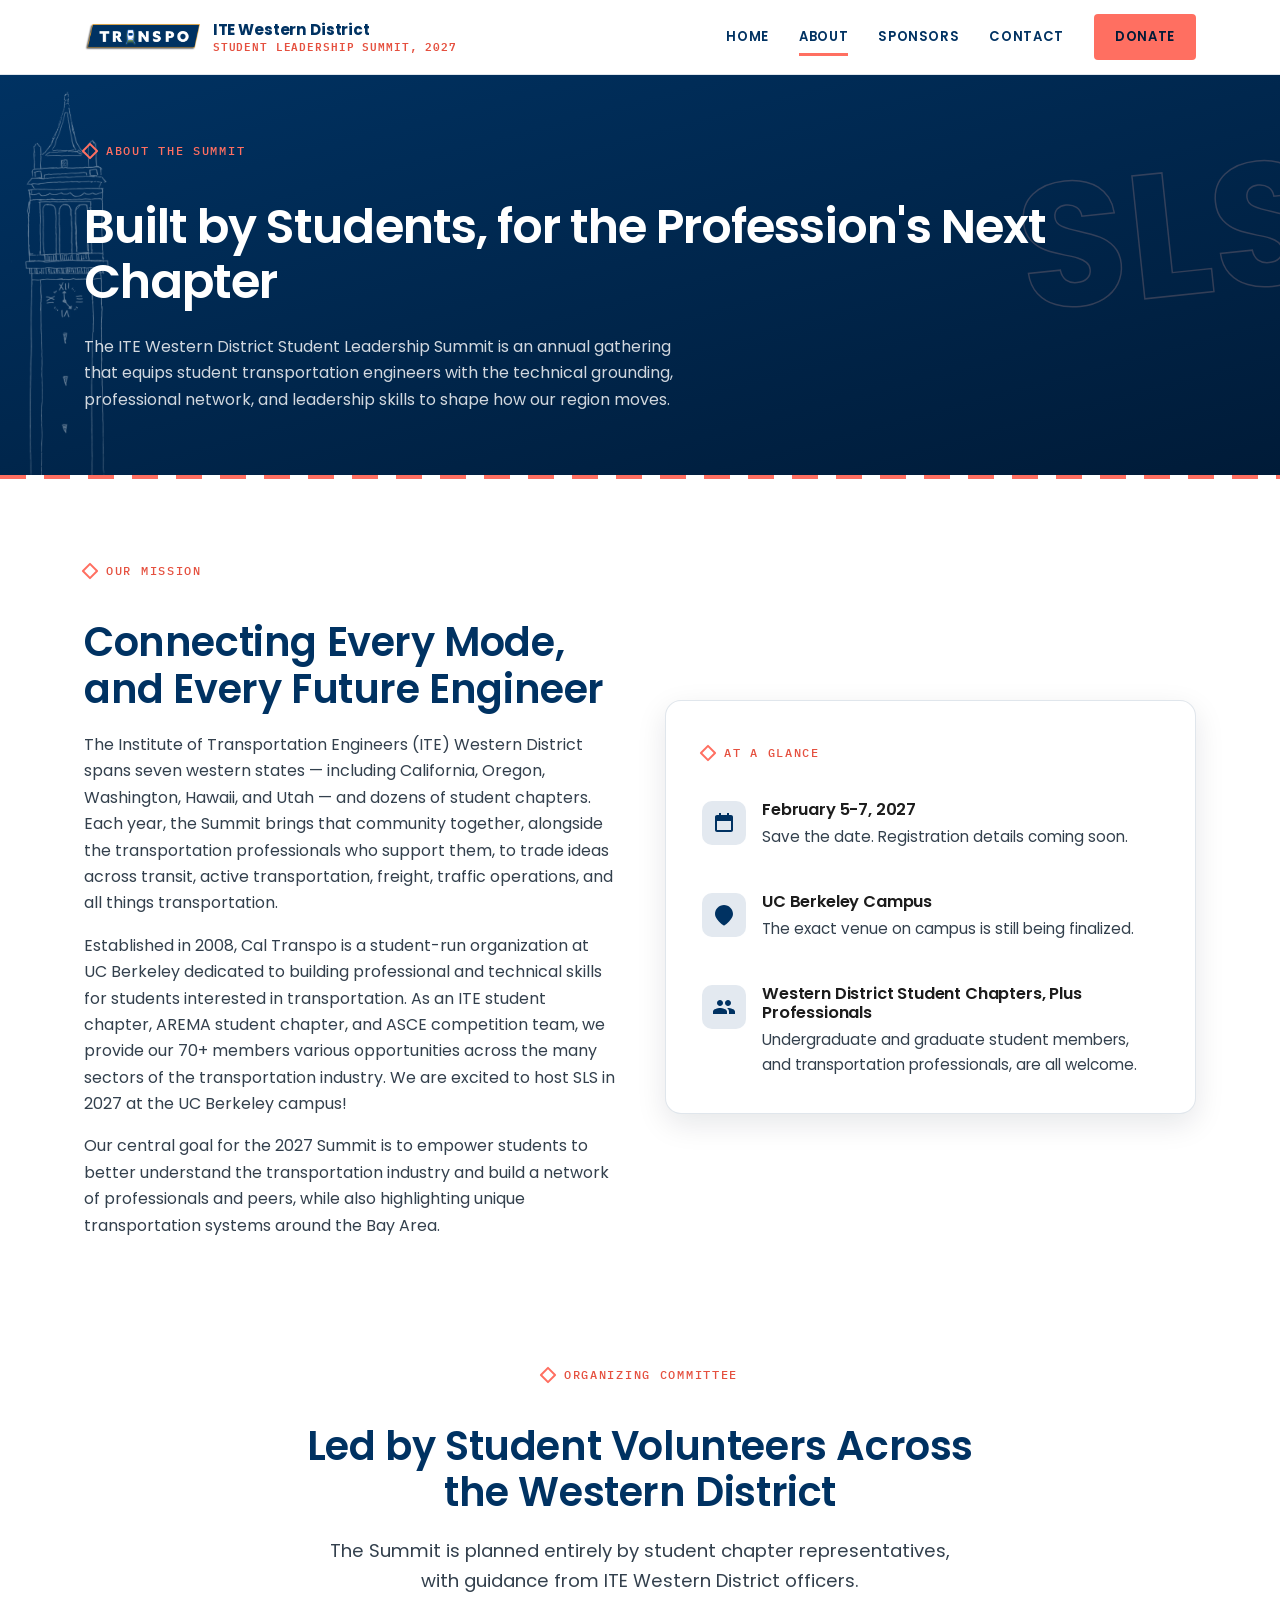
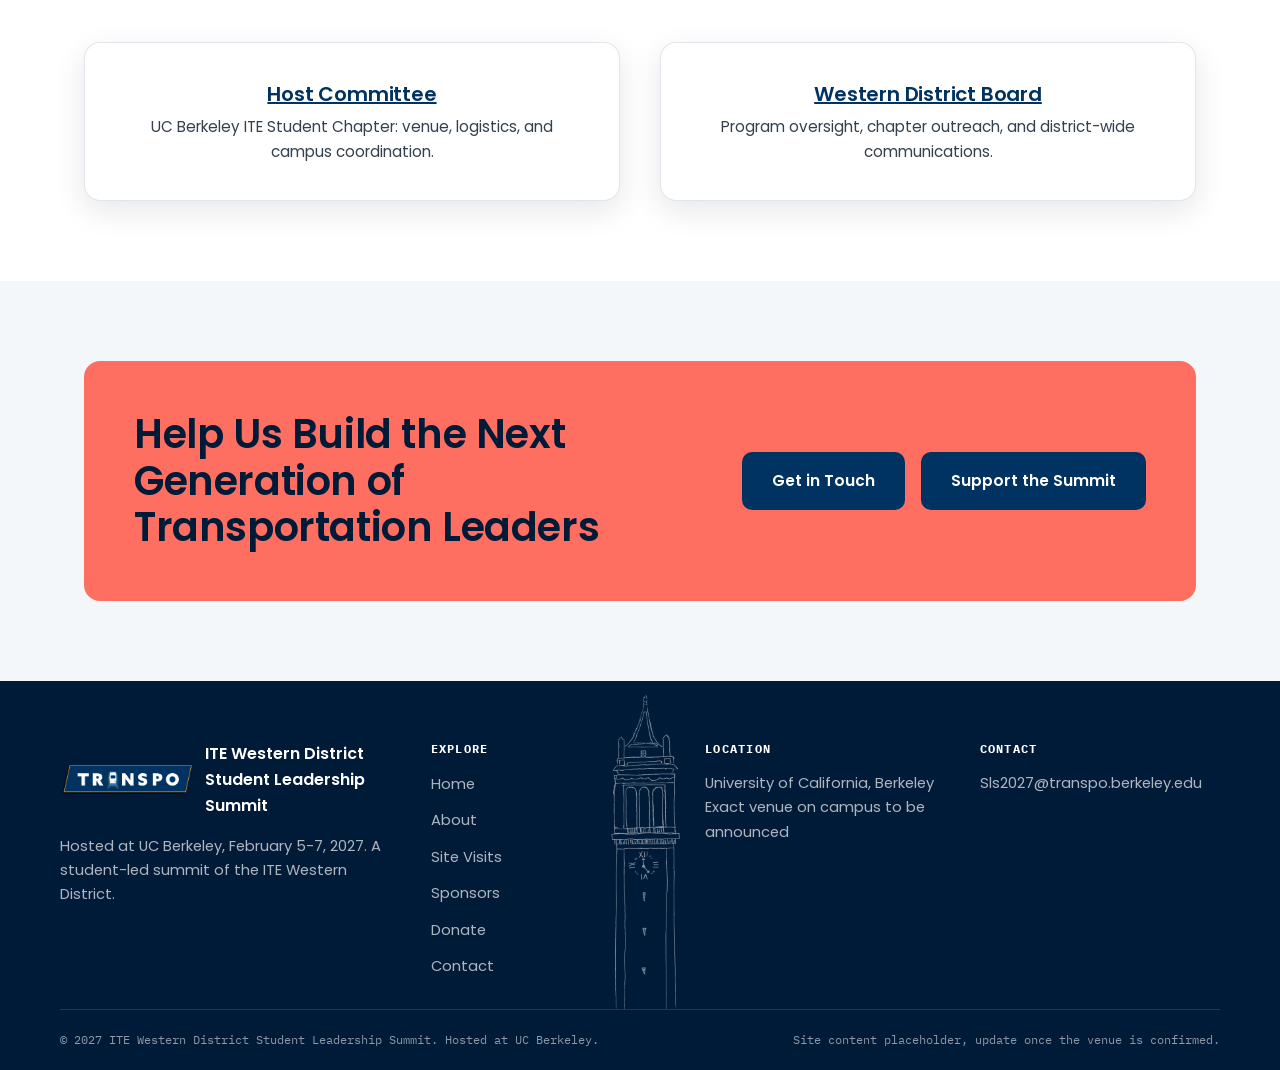
==== about.html @ b89af4e0 "Cache-bust CSS/JS links, shrink sponsor carousel, pin BART logo height Co-Authored-By: Claude Sonnet" ====
<!DOCTYPE html>
<html lang="en">
<head>
<meta charset="UTF-8">
<meta name="viewport" content="width=device-width, initial-scale=1.0">
<title>About | ITE Western District Student Leadership Summit 2027</title>
<meta name="description" content="Learn about the ITE Western District Student Leadership Summit at UC Berkeley: mission, schedule, and organizing committee.">
<link rel="preconnect" href="https://fonts.googleapis.com">
<link href="https://fonts.googleapis.com/css2?family=Poppins:wght@400;500;600;700&family=IBM+Plex+Mono:wght@500;600&display=swap" rel="stylesheet">
<link rel="stylesheet" href="assets/css/style.css?v=3">
</head>
<body>

<header class="site-header">
  <div class="nav-bar">
    <a class="brand" href="index.html">
      <img class="brand-mark" src="assets/img/transpo-logo.png" alt="Transpo">
      <span class="brand-text"><b>ITE Western District</b><span>Student Leadership Summit, 2027</span></span>
    </a>
    <button class="nav-toggle" aria-label="Toggle navigation"><span></span><span></span><span></span></button>
    <nav class="nav-links">
      <a href="index.html">Home</a>
      <a href="about.html" class="active">About</a>
      <a href="sponsors.html">Sponsors</a>
      <a href="contact.html">Contact</a>
      <a href="donate.html" class="nav-cta">Donate</a>
    </nav>
  </div>
</header>

<section class="page-hero blueprint">
  <img class="hero-campanile" src="assets/img/campanile.webp" alt="" aria-hidden="true">
  <div class="hero-watermark" aria-hidden="true" style="font-size:11rem;top:40%">SLS</div>
  <div class="wrap">
    <p class="eyebrow">About the Summit</p>
    <h1>Built by Students, for the Profession's Next Chapter</h1>
    <p>The ITE Western District Student Leadership Summit is an annual gathering that equips student transportation engineers with the technical grounding, professional network, and leadership skills to shape how our region moves.</p>
  </div>
</section>
<div class="dash-divider"></div>

<section class="section">
  <div class="wrap">
    <div class="about-block">
      <div>
        <p class="eyebrow">Our Mission</p>
        <h2>Connecting Every Mode, and Every Future Engineer</h2>
        <p>The Institute of Transportation Engineers (ITE) Western District spans seven western states — including California, Oregon, Washington, Hawaii, and Utah — and dozens of student chapters. Each year, the Summit brings that community together, alongside the transportation professionals who support them, to trade ideas across transit, active transportation, freight, traffic operations, and all things transportation.</p>
        <p>Established in 2008, Cal Transpo is a student-run organization at UC Berkeley dedicated to building professional and technical skills for students interested in transportation. As an ITE student chapter, AREMA student chapter, and ASCE competition team, we provide our 70+ members various opportunities across the many sectors of the transportation industry. We are excited to host SLS in 2027 at the UC Berkeley campus!</p>
        <p>Our central goal for the 2027 Summit is to empower students to better understand the transportation industry and build a network of professionals and peers, while also highlighting unique transportation systems around the Bay Area.</p>
      </div>
      <div class="card">
        <p class="eyebrow">At a Glance</p>
        <ul class="value-list">
          <li><div class="icon"><svg viewBox="0 0 24 24"><path d="M7 2v2H5c-1.1 0-2 .9-2 2v13c0 1.1.9 2 2 2h14c1.1 0 2-.9 2-2V6c0-1.1-.9-2-2-2h-2V2h-2v2H9V2H7zm-2 8h14v9H5v-9z"/></svg></div><div><h4>February 5-7, 2027</h4><p>Save the date. Registration details coming soon.</p></div></li>
          <li><div class="icon"><svg viewBox="0 0 24 24"><path d="M12 2C7 2 3 6 3 11c0 5.2 7.1 10.4 8.4 11.3.4.3.9.3 1.2 0C13.9 21.4 21 16.2 21 11c0-5-4-9-9-9z"/></svg></div><div><h4>UC Berkeley Campus</h4><p>The exact venue on campus is still being finalized.</p></div></li>
          <li><div class="icon"><svg viewBox="0 0 24 24"><path d="M16 11c1.66 0 3-1.34 3-3s-1.34-3-3-3-3 1.34-3 3 1.34 3 3 3zM8 11c1.66 0 3-1.34 3-3S9.66 5 8 5 5 6.34 5 8s1.34 3 3 3zm0 2c-2.33 0-7 1.17-7 3.5V19h14v-2.5c0-2.33-4.67-3.5-7-3.5zm8 0c-.29 0-.62.02-.97.05 1.16.84 1.97 1.97 1.97 3.45V19h6v-2.5c0-2.33-4.67-3.5-7-3.5z"/></svg></div><div><h4>Western District Student Chapters, Plus Professionals</h4><p>Undergraduate and graduate student members, and transportation professionals, are all welcome.</p></div></li>
        </ul>
      </div>
    </div>
  </div>
</section>

<section class="section" style="padding-top:28px">
  <div class="wrap">
    <div class="section-head center">
      <p class="eyebrow center" style="justify-content:center">Organizing Committee</p>
      <h2>Led by Student Volunteers Across the Western District</h2>
      <p class="lede" style="margin:0 auto">The Summit is planned entirely by student chapter representatives, with guidance from ITE Western District officers.</p>
    </div>
    <div class="grid-2">
      <div class="card center">
        <h3><a href="https://transpo.berkeley.edu" target="_blank" rel="noopener" style="text-decoration:underline">Host Committee</a></h3>
        <p>UC Berkeley ITE Student Chapter: venue, logistics, and campus coordination.</p>
      </div>
      <div class="card center">
        <h3><a href="https://westernite.org/" target="_blank" rel="noopener" style="text-decoration:underline">Western District Board</a></h3>
        <p>Program oversight, chapter outreach, and district-wide communications.</p>
      </div>
    </div>
  </div>
</section>

<section class="section section-alt">
  <div class="wrap">
    <div class="cta-banner">
      <h2>Help Us Build the Next Generation of Transportation Leaders</h2>
      <div class="hero-actions">
        <a href="contact.html" class="btn btn-blue">Get in Touch</a>
        <a href="donate.html" class="btn btn-blue">Support the Summit</a>
      </div>
    </div>
  </div>
</section>

<footer class="site-footer">
  <div class="footer-top wrap">
    <img class="footer-campanile" src="assets/img/campanile.webp" alt="" aria-hidden="true">
    <div class="footer-grid">
      <div>
        <div class="footer-brand">
          <img src="assets/img/transpo-logo.png" alt="Transpo">
          <b>ITE Western District<br>Student Leadership Summit</b>
        </div>
        <p>Hosted at UC Berkeley, February 5-7, 2027. A student-led summit of the ITE Western District.</p>
      </div>
      <div>
        <h4>Explore</h4>
        <ul class="footer-links">
          <li><a href="index.html">Home</a></li>
          <li><a href="about.html">About</a></li>
          <li><a href="site-visits.html">Site Visits</a></li>
          <li><a href="sponsors.html">Sponsors</a></li>
          <li><a href="donate.html">Donate</a></li>
          <li><a href="contact.html">Contact</a></li>
        </ul>
      </div>
      <div>
        <h4>Location</h4>
        <p>University of California, Berkeley<br>Exact venue on campus to be announced</p>
      </div>
      <div>
        <h4>Contact</h4>
        <p><a href="mailto:Sls2027@transpo.berkeley.edu">Sls2027@transpo.berkeley.edu</a></p>
      </div>
    </div>
  </div>
  <div class="footer-bottom wrap">
    <span>&copy; 2027 ITE Western District Student Leadership Summit. Hosted at UC Berkeley.</span>
    <span>Site content placeholder, update once the venue is confirmed.</span>
  </div>
</footer>

<script src="assets/js/main.js?v=3"></script>
</body>
</html>
---- assets/css/style.css ----
/* ITE Western District Student Leadership Summit 2027, UC Berkeley
   Palette: Berkeley Blue #003262 / Coral #FF6F61 / Soft Pink #FFB3A7
   Display + body: Poppins. Technical/annotation accent: IBM Plex Mono
   (the mono face nods to survey stationing, spec sheets, and plan-set
   callouts, the vernacular of transportation engineering drawings). */

:root {
  --blue: #003262;
  --blue-dark: #001b38;
  --blue-mid: #06478c;
  --coral: #FF6F61;
  --coral-dark: #E5503F;
  --pink: #FFB3A7;
  --ink: #1c1c1c;
  --fog: #F4F7FA;
  --fog-dark: #E3E9F0;
  --white: #ffffff;
  --line: rgba(0,50,98,0.12);
  --shadow: 0 10px 30px rgba(0,20,40,0.10);
  --radius: 16px;
  --max: 1160px;
  --mono: 'IBM Plex Mono', ui-monospace, Menlo, monospace;
  --display: 'Poppins', -apple-system, Segoe UI, Roboto, sans-serif;
}

* { box-sizing: border-box; }
html { scroll-behavior: smooth; }
body {
  margin: 0;
  font-family: var(--display);
  color: var(--ink);
  background: var(--white);
  line-height: 1.65;
  -webkit-font-smoothing: antialiased;
}
img, svg { max-width: 100%; display: block; }
a { color: inherit; text-decoration: none; }
.wrap { max-width: var(--max); margin: 0 auto; padding: 0 24px; }

h1, h2, h3, h4 {
  font-family: var(--display);
  font-weight: 700;
  letter-spacing: -0.01em;
  line-height: 1.16;
  color: var(--blue);
  margin: 0 0 0.5em;
}
h1 { font-size: clamp(2.5rem, 5.6vw, 4.2rem); font-weight: 600; letter-spacing: -0.02em; }
h2 { font-size: clamp(1.8rem, 3.4vw, 2.5rem); font-weight: 600; }
h3 { font-size: 1.25rem; font-weight: 600; }
p { margin: 0 0 1em; color: #33404d; }
.lede { font-size: 1.14rem; color: #33404d; max-width: 640px; }

.eyebrow {
  display: inline-flex;
  align-items: center;
  gap: 10px;
  font-family: var(--mono);
  font-weight: 500;
  text-transform: uppercase;
  letter-spacing: 0.14em;
  font-size: 0.76rem;
  color: var(--coral-dark);
  margin-bottom: 38px;
}
.eyebrow::before {
  content: "";
  width: 8px; height: 8px;
  border: 2px solid var(--coral);
  border-radius: 1px;
  transform: rotate(45deg);
  display: inline-block;
  flex-shrink: 0;
}

/* ---------- Blueprint grid texture (signature motif) ----------
   A drafting-table backdrop: fine grid lines like plan-set paper,
   used sparingly behind the hero and alternating sections. */
.blueprint {
  position: relative;
  background-image:
    linear-gradient(rgba(255,255,255,0.05) 1px, transparent 1px),
    linear-gradient(90deg, rgba(255,255,255,0.05) 1px, transparent 1px);
  background-size: 36px 36px;
}
.blueprint-light {
  background-color: var(--fog);
  background-image:
    linear-gradient(rgba(0,50,98,0.05) 1px, transparent 1px),
    linear-gradient(90deg, rgba(0,50,98,0.05) 1px, transparent 1px);
  background-size: 32px 32px;
}
.crosshair {
  position: absolute;
  width: 14px; height: 14px;
  opacity: 0.5;
}
.crosshair::before, .crosshair::after { content: ""; position: absolute; background: var(--pink); }
.crosshair::before { top: 6px; left: 0; width: 14px; height: 1.5px; }
.crosshair::after { top: 0; left: 6px; width: 1.5px; height: 14px; }
.crosshair.tl { top: 18px; left: 18px; }
.crosshair.br { bottom: 18px; right: 18px; }

/* ---------- Buttons ---------- */
.btn {
  display: inline-flex;
  align-items: center;
  gap: 8px;
  font-family: var(--display);
  font-weight: 600;
  font-size: 0.96rem;
  padding: 14px 28px;
  border-radius: 10px;
  border: 2px solid transparent;
  cursor: pointer;
  transition: transform 0.15s ease, box-shadow 0.15s ease, background 0.15s ease, color 0.15s ease;
}
.btn:hover { transform: translateY(-2px); }
.btn-coral { background: var(--coral); color: var(--blue-dark); }
.btn-coral:hover { background: #FF8B7F; box-shadow: 0 8px 20px rgba(255,111,97,0.4); }
.btn-outline { background: transparent; color: var(--white); border-color: rgba(255,255,255,0.55); }
.btn-outline:hover { background: rgba(255,255,255,0.12); border-color: var(--white); }
.btn-blue { background: var(--blue); color: var(--white); }
.btn-blue:hover { background: var(--blue-mid); box-shadow: 0 8px 20px rgba(0,50,98,0.3); }
.btn-block { width: 100%; justify-content: center; }

/* ---------- Header / Nav ---------- */
.site-header {
  position: sticky;
  top: 0;
  z-index: 100;
  background: var(--white);
  border-bottom: 1px solid var(--line);
}
.nav-bar {
  display: flex;
  align-items: center;
  justify-content: space-between;
  padding: 14px 24px;
  max-width: var(--max);
  margin: 0 auto;
  gap: 20px;
}
.brand {
  display: flex;
  align-items: center;
  gap: 12px;
  font-weight: 600;
  color: var(--blue);
  line-height: 1.05;
}
.brand-mark { height: 28px; width: auto; flex-shrink: 0; }
.brand-text b { display: block; font-size: 0.95rem; letter-spacing: -0.01em; }
.brand-text span { display: block; font-family: var(--mono); font-size: 0.68rem; color: var(--coral-dark); letter-spacing: 0.08em; text-transform: uppercase; margin-top: 2px; }

.nav-links {
  display: flex;
  align-items: center;
  gap: 30px;
  font-family: var(--display);
  font-weight: 600;
  text-transform: uppercase;
  letter-spacing: 0.05em;
  font-size: 0.82rem;
}
.nav-links a:not(.nav-cta) { color: var(--blue); position: relative; padding: 6px 0; }
.nav-links a::after {
  content: "";
  position: absolute; left: 0; right: 100%; bottom: -2px;
  height: 3px; background: var(--coral);
  transition: right 0.2s ease;
}
.nav-links a:hover::after, .nav-links a.active::after { right: 0; }
.nav-links a.active { color: var(--blue); }
.nav-cta {
  background: var(--coral);
  color: var(--blue-dark) !important;
  padding: 12px 21px;
  border-radius: 4px;
}
.nav-cta::after { display: none; }

.nav-toggle {
  display: none;
  flex-direction: column;
  gap: 5px;
  background: none;
  border: none;
  cursor: pointer;
  padding: 6px;
}
.nav-toggle span { width: 26px; height: 3px; background: var(--blue); border-radius: 2px; }

@media (max-width: 860px) {
  .nav-toggle { display: flex; }
  .nav-links {
    position: absolute;
    top: 100%; left: 0; right: 0;
    background: var(--white);
    flex-direction: column;
    align-items: flex-start;
    gap: 4px;
    padding: 10px 24px 20px;
    border-bottom: 1px solid var(--line);
    display: none;
  }
  .nav-links.open { display: flex; }
  .nav-links a { width: 100%; padding: 10px 0; }
  .nav-cta { width: 100%; text-align: center; }
}

/* ---------- Route strip marquee ---------- */
.route-strip {
  background: var(--blue-dark);
  overflow: hidden;
  white-space: nowrap;
  padding: 10px 0;
}
.route-strip .track {
  display: inline-flex;
  gap: 44px;
  animation: scroll-left 28s linear infinite;
  font-family: var(--mono);
  text-transform: uppercase;
  letter-spacing: 0.1em;
  font-size: 0.74rem;
  color: rgba(255,255,255,0.85);
}
.route-strip .track span { display: inline-flex; align-items: center; gap: 10px; }
.route-strip .track span::before { content: "\2022"; color: var(--pink); font-size: 1.2rem; }
@keyframes scroll-left {
  from { transform: translateX(0); }
  to { transform: translateX(-50%); }
}

.dash-divider {
  height: 4px;
  background-image: repeating-linear-gradient(90deg, var(--coral) 0 26px, transparent 26px 44px);
  margin: 0;
}

/* ---------- Hero ---------- */
.hero {
  position: relative;
  background: linear-gradient(165deg, var(--blue) 0%, var(--blue-dark) 100%);
  color: var(--white);
  overflow: hidden;
  padding: 90px 0 60px;
}
.hero-roads {
  position: absolute;
  inset: 0;
  opacity: 0.16;
  pointer-events: none;
}
.hero-watermark {
  position: absolute;
  top: 50%;
  right: -40px;
  transform: translateY(-50%) rotate(-6deg);
  font-family: var(--display);
  font-weight: 700;
  font-size: 22rem;
  line-height: 1;
  color: transparent;
  -webkit-text-stroke: 1.5px rgba(255,179,167,0.2);
  pointer-events: none;
  z-index: 1;
  user-select: none;
}
/* Campanile line drawing is white on black; "screen" blending drops the black
   so only the white strokes show over the blue. */
.hero-campanile {
  position: absolute;
  bottom: 0;
  left: max(60px, calc((100% - 1112px) / 4));
  transform: translateX(-50%);
  height: 100%;
  width: auto;
  max-width: none;
  opacity: 0.38;
  mix-blend-mode: screen;
  pointer-events: none;
  user-select: none;
  z-index: 1;
}
@media (max-width: 1200px) { .hero-campanile { opacity: 0.2; } }
@media (max-width: 900px) { .hero-campanile { display: none; } }
.hero-inner {
  position: relative;
  z-index: 2;
  display: grid;
  grid-template-columns: 1.15fr 0.85fr;
  gap: 40px;
  align-items: center;
  max-width: var(--max);
  margin: 0 auto;
  padding: 0 24px;
}
.hero h1 { color: var(--white); }
.hero .lede { color: rgba(255,255,255,0.86); }
.hero-meta {
  display: flex;
  flex-wrap: wrap;
  gap: 14px 26px;
  margin: 26px 0 32px;
  font-family: var(--mono);
  text-transform: uppercase;
  letter-spacing: 0.04em;
  font-size: 0.82rem;
}
.hero-meta div { display: flex; align-items: center; gap: 8px; color: var(--white); }
.hero-meta svg { width: 20px; height: 20px; fill: var(--coral); }
.hero-actions { display: flex; gap: 16px; flex-wrap: wrap; }
.hero-art { position: relative; z-index: 2; }
.hero-art svg { width: 100%; height: auto; display: block; }

/* Interactive site visits map: each stop links to its synopsis. */
.map-link { cursor: pointer; outline: none; }
.map-link .hit { fill: #000; fill-opacity: 0; }
.map-link text, .map-link tspan, .map-link circle { transition: fill 0.15s ease; }
.map-link:hover text, .map-link:hover tspan,
.map-link:focus-visible text, .map-link:focus-visible tspan { fill: #FFB3A7; text-decoration: underline; }
.map-link:hover circle[fill="#FFFFFF"], .map-link:focus-visible circle[fill="#FFFFFF"] { fill: #FFB3A7; }
.map-link:focus-visible .hit { stroke: #FFB3A7; stroke-width: 2; stroke-opacity: 0.8; }

@media (max-width: 900px) {
  .hero-inner { grid-template-columns: 1fr; }
  .hero-art { order: -1; width: 100%; max-width: 400px; margin: 0 auto 10px; }
  .hero-watermark { font-size: 12rem; opacity: 0.6; }
}

/* ---------- Sections ---------- */
.section { padding: 80px 0; }
.section-alt { background: var(--fog); }
.section-head { max-width: 680px; margin-bottom: 46px; }
.section-head.center { margin: 0 auto 46px; text-align: center; }

.grid-4 { display: grid; grid-template-columns: repeat(4, 1fr); gap: 24px; }
.grid-3 { display: grid; grid-template-columns: repeat(3, 1fr); gap: 24px; }
.grid-2 { display: grid; grid-template-columns: repeat(2, 1fr); gap: 40px; }
@media (max-width: 980px) { .grid-4 { grid-template-columns: repeat(2, 1fr); } .grid-3 { grid-template-columns: repeat(2,1fr); } }
@media (max-width: 640px) { .grid-4, .grid-3, .grid-2 { grid-template-columns: 1fr; } }

/* Cards carry drafting-sheet corner ticks, a small recurring detail
   that reads as "plan sheet" rather than a generic bordered box. */
.card {
  position: relative;
  background: var(--white);
  border: 1px solid var(--line);
  border-radius: var(--radius);
  padding: 40px 36px 36px;
  box-shadow: var(--shadow);
  transition: transform 0.2s ease, box-shadow 0.2s ease;
}
.card::before, .card::after {
  content: "";
  position: absolute;
  width: 12px; height: 12px;
  border: 2px solid var(--coral);
  opacity: 0;
  transition: opacity 0.2s ease;
}
.card::before { top: 8px; left: 8px; border-right: none; border-bottom: none; }
.card::after { bottom: 8px; right: 8px; border-left: none; border-top: none; }
.card:hover { transform: translateY(-4px); box-shadow: 0 16px 34px rgba(0,20,40,0.14); }
.card:hover::before, .card:hover::after { opacity: 1; }
.card .icon {
  width: 52px; height: 52px;
  border-radius: 10px;
  background: var(--blue);
  display: flex; align-items: center; justify-content: center;
  margin-bottom: 16px;
}
.card .icon svg { width: 28px; height: 28px; fill: var(--coral); }
.card h3 { margin-bottom: 8px; }
.card p:not(.eyebrow) { margin: 0; font-size: 0.95rem; }

/* ---------- Route loading (schedule not yet finalized) ----------
   No times or events to show yet, so this is a pure loading animation:
   a small truck with exhaust bars puffing and rising on a staggered loop. */
.route-loading {
  display: flex;
  justify-content: center;
  padding: 30px 0 10px;
}
.route-loading svg { width: 200px; height: auto; overflow: visible; }
.puff {
  fill: var(--coral);
  opacity: 0;
  transform-box: fill-box;
  transform-origin: center;
  animation: smoke-rise 2.4s ease-out infinite;
}
.puff-1 { animation-delay: 0s; }
.puff-2 { animation-delay: 0.8s; }
.puff-3 { animation-delay: 1.6s; }
@keyframes smoke-rise {
  0% { transform: translate(0, 0) scale(0.5); opacity: 0; }
  15% { opacity: 0.85; }
  100% { transform: translate(10px, -34px) scale(1.5); opacity: 0; }
}
.loading-note {
  text-align: center;
  font-family: var(--mono);
  font-size: 0.82rem;
  letter-spacing: 0.04em;
  color: var(--coral-dark);
  margin: 0;
}

/* ---------- Dimension-line stats (about page) ----------
   Borrowed from technical drawing dimensioning: a ruled span with
   arrow terminators and a callout label centered beneath it. */
.dim-row { display: flex; gap: 40px; margin-top: 28px; flex-wrap: wrap; }
.dim-stat { min-width: 140px; }
.dim-stat b { display: block; font-size: 2.1rem; font-weight: 600; color: var(--blue); }
.dim-line { position: relative; height: 10px; margin: 6px 0 8px; }
.dim-line::before {
  content: "\2190\2500\2500\2500\2500\2500\2500\2500\2192";
  font-family: var(--mono);
  color: var(--coral-dark);
  font-size: 0.8rem;
  letter-spacing: -1px;
}
.dim-stat span { font-family: var(--mono); font-size: 0.72rem; text-transform: uppercase; letter-spacing: 0.08em; color: var(--coral-dark); font-weight: 500; }

.value-list { list-style: none; margin: 0; padding: 0; display: grid; gap: 32px; }
.value-list li { display: flex; gap: 16px; align-items: flex-start; }
.value-list .icon { width: 44px; height: 44px; border-radius: 10px; background: var(--fog-dark); display: flex; align-items: center; justify-content: center; flex-shrink: 0; }
.value-list .icon svg { width: 24px; height: 24px; fill: var(--blue); }
.value-list h4 { margin: 0 0 4px; font-family: var(--display); font-size: 1.02rem; color: var(--ink); font-weight: 600; }
.value-list p { margin: 0; font-size: 0.92rem; }

/* ---------- CTA banner ---------- */
.cta-banner {
  position: relative;
  background: var(--coral);
  border-radius: var(--radius);
  padding: 50px;
  display: flex;
  align-items: center;
  justify-content: space-between;
  gap: 30px;
  flex-wrap: wrap;
  overflow: hidden;
}
.cta-banner h2 { color: var(--blue-dark); margin: 0; max-width: 560px; position: relative; z-index: 1; }
.cta-banner .btn-blue:hover { background: var(--blue-dark); }
.cta-banner a.btn { position: relative; z-index: 1; }
@media (max-width: 640px) { .cta-banner { padding: 34px 24px; text-align: center; justify-content: center; } }

/* ---------- Footer ---------- */
.site-footer { background: var(--blue-dark); color: rgba(255,255,255,0.78); }
.footer-top { position: relative; padding: 60px 0 30px; }
.footer-campanile {
  position: absolute;
  bottom: 0;
  left: 50%;
  transform: translateX(-50%);
  height: 100%;
  width: auto;
  max-width: none;
  opacity: 0.55;
  mix-blend-mode: screen;
  pointer-events: none;
  user-select: none;
}
@media (max-width: 760px) { .footer-campanile { display: none; } }
.footer-grid { display: grid; grid-template-columns: 1.4fr 1fr 1fr 1fr; gap: 34px; }
@media (max-width: 760px) { .footer-grid { grid-template-columns: 1fr 1fr; } }
@media (max-width: 520px) { .footer-grid { grid-template-columns: 1fr; gap: 26px; text-align: center; } }
.footer-grid h4 { color: var(--white); font-family: var(--mono); font-size: 0.78rem; letter-spacing: 0.1em; text-transform: uppercase; margin-bottom: 16px; }
.footer-grid p, .footer-grid a { color: rgba(255,255,255,0.68); font-size: 0.92rem; }
.footer-grid a:hover { color: var(--coral); }
.footer-links { list-style: none; padding: 0; margin: 0; display: flex; flex-direction: column; gap: 10px; }
@media (max-width: 520px) { .footer-links { align-items: center; } }
.footer-brand { display: flex; gap: 12px; align-items: center; margin-bottom: 14px; }
@media (max-width: 520px) { .footer-brand { justify-content: center; } }
.footer-brand img { height: 32px; width: auto; }
.footer-brand b { color: var(--white); font-weight: 600; }
.footer-bottom {
  border-top: 1px solid rgba(255,255,255,0.12);
  padding: 20px 0;
  display: flex;
  justify-content: space-between;
  flex-wrap: wrap;
  gap: 10px;
  font-family: var(--mono);
  font-size: 0.76rem;
  color: rgba(255,255,255,0.55);
}
@media (max-width: 520px) { .footer-bottom { justify-content: center; text-align: center; } }

/* ---------- Page hero (secondary pages) ---------- */
.page-hero {
  background: linear-gradient(165deg, var(--blue) 0%, var(--blue-dark) 100%);
  color: var(--white);
  padding: 64px 0 46px;
  position: relative;
  overflow: hidden;
}
.page-hero .wrap { position: relative; z-index: 2; }
.page-hero .eyebrow { color: var(--coral); }
.page-hero h1 { color: var(--white); font-size: clamp(2.1rem, 4.2vw, 3rem); }
.page-hero p { color: rgba(255,255,255,0.82); max-width: 620px; }

/* ---------- About page specifics ---------- */
.about-block { display: grid; grid-template-columns: 1fr 1fr; gap: 50px; align-items: center; }
@media (max-width: 860px) { .about-block { grid-template-columns: 1fr; } }

/* ---------- Scrolling photo strip (home page, conference program) ----------
   Plain continuous scrollLeft animation, driven from JS. No scroll-snap here:
   snap points fight tiny per-frame programmatic scroll changes, snapping the
   position back before it can accumulate any movement. */
.pic-gallery { position: relative; min-width: 0; }
.pic-scroller {
  width: 100%;
  min-width: 0;
  overflow-x: auto;
  overflow-y: hidden;
  border-radius: var(--radius);
  box-shadow: var(--shadow);
  height: 320px;
  -webkit-overflow-scrolling: touch;
}
.pic-track {
  display: flex;
  gap: 12px;
  height: 100%;
  width: max-content;
}
.pic-track img {
  height: 100%;
  width: auto;
  max-width: none;
  flex-shrink: 0;
  object-fit: cover;
  border-radius: var(--radius);
}
.pic-arrow {
  position: absolute;
  top: 50%;
  transform: translateY(-50%);
  width: 40px;
  height: 40px;
  border-radius: 50%;
  border: none;
  background: var(--white);
  box-shadow: var(--shadow);
  display: flex;
  align-items: center;
  justify-content: center;
  font-size: 1.5rem;
  line-height: 1;
  color: var(--blue);
  cursor: pointer;
  z-index: 2;
  transition: transform 0.15s ease, background 0.15s ease;
}
.pic-arrow:hover { background: var(--coral); color: var(--white); transform: translateY(-50%) scale(1.08); }
.pic-arrow-left { left: -14px; }
.pic-arrow-right { right: -14px; }

/* ---------- Site Visits page ---------- */
.visit-chips { display: flex; flex-wrap: wrap; justify-content: center; gap: 10px; margin-bottom: 48px; }
.visit-chips a {
  padding: 9px 18px;
  border: 1.5px solid var(--line);
  border-radius: 999px;
  background: var(--fog);
  font-family: var(--mono);
  font-size: 0.78rem;
  font-weight: 500;
  letter-spacing: 0.04em;
  color: var(--blue);
  transition: background 0.15s ease, border-color 0.15s ease, color 0.15s ease;
}
.visit-chips a:hover { background: var(--coral); border-color: var(--coral); color: var(--blue-dark); }
.visit-list { display: grid; gap: 28px; max-width: 880px; margin: 0 auto; }
.visit-card { scroll-margin-top: 110px; }
.visit-card:target { border-color: var(--coral); box-shadow: 0 0 0 3px rgba(255,111,97,0.25), var(--shadow); }
.visit-logo { margin-bottom: 20px; }
.visit-logo img { height: 56px; width: auto; max-width: 100%; }
.visit-card .eyebrow { margin-bottom: 16px; }
.visit-card h2 { margin-bottom: 14px; }
.visit-card p:not(.eyebrow) { font-size: 1rem; }
.visit-back { font-family: var(--mono); font-size: 0.78rem; font-weight: 500; letter-spacing: 0.04em; color: var(--coral-dark); }
.visit-back:hover { text-decoration: underline; }

/* ---------- Sponsors page ---------- */
/* Tier sizing: Blue (smallest) < Bronze < Silver < Gold (largest). Each tier sets
   how wide its cards run and how big its logos get. */
.sponsor-tier { --card-w: 880px; --logo-h: 140px; }
.sponsor-tier + .sponsor-tier { margin-top: 72px; }
.tier-gold { --card-w: 1040px; --logo-h: 180px; }
.tier-silver { --card-w: 880px; --logo-h: 140px; }
.tier-bronze { --card-w: 380px; --logo-h: 110px; }
.tier-blue { --card-w: 280px; --logo-h: 76px; }
.tier-label {
  margin: 0 0 26px;
  text-align: center;
  font-family: var(--mono);
  font-weight: 500;
  font-size: 0.8rem;
  text-transform: uppercase;
  letter-spacing: 0.14em;
  color: var(--coral-dark);
}
.sponsor-grid { display: grid; gap: 24px; max-width: var(--card-w); margin: 0 auto; }
.sponsor-grid-logos {
  max-width: none;
  grid-template-columns: repeat(auto-fit, minmax(min(100%, 220px), var(--card-w)));
  justify-content: center;
}
.sponsor-card {
  display: flex;
  flex-direction: column;
  overflow: hidden;
  background: var(--white);
  border: 1px solid var(--line);
  border-radius: var(--radius);
  box-shadow: var(--shadow);
}
.sponsor-logo {
  display: flex;
  align-items: center;
  justify-content: center;
  padding: 34px 28px;
  background: var(--fog);
  border-bottom: 1px solid var(--line);
}
.sponsor-logo-dark { background: var(--blue-dark); }
.sponsor-logo img { width: auto; height: auto; max-height: var(--logo-h); max-width: min(100%, 440px); }
.sponsor-card:not(:has(.sponsor-body)) .sponsor-logo { flex: 1; border-bottom: none; padding: 30px 24px; }
.sponsor-logo img.logo-multiply { mix-blend-mode: multiply; }
.sponsor-logo img.logo-tile { border-radius: 8px; }
.sponsor-name {
  font-family: var(--display);
  font-weight: 600;
  font-size: 1.3rem;
  letter-spacing: -0.01em;
  line-height: 1.2;
  color: var(--blue);
  text-align: center;
}
.sponsor-body { padding: 32px 36px 36px; }
.sponsor-body h3 { margin-bottom: 10px; }
.sponsor-body p { margin: 0; font-size: 0.95rem; }
.sponsor-logo + .sponsor-body { padding-top: 28px; }
.sponsor-media { padding: 0 36px 36px; }
.sponsor-body:has(+ .sponsor-media) { padding-bottom: 24px; }
@media (max-width: 700px) {
  .sponsor-logo { padding: 26px 20px; }
  .sponsor-body { padding: 24px 22px 28px; }
  .sponsor-media { padding: 0 22px 28px; }
  .sponsor-body:has(+ .sponsor-media) { padding-bottom: 20px; }
}

/* Per-sponsor photo carousel: one photo at a time, swipe or use arrows/dots. */
.sponsor-carousel { max-width: 540px; margin: 0 auto; }
.sc-viewport { position: relative; }
.sc-track {
  display: flex;
  overflow-x: auto;
  scroll-snap-type: x mandatory;
  scrollbar-width: none;
  border-radius: calc(var(--radius) - 4px);
}
.sc-track::-webkit-scrollbar { display: none; }
.sc-track img {
  flex: 0 0 100%;
  width: 100%;
  max-width: none;
  aspect-ratio: 16 / 10;
  object-fit: cover;
  object-position: center 60%;
  scroll-snap-align: start;
}
.sc-prev { left: 12px; }
.sc-next { right: 12px; }
.sc-dots { display: flex; justify-content: center; gap: 8px; margin-top: 14px; }
.sc-dots button {
  width: 9px;
  height: 9px;
  padding: 0;
  border: none;
  border-radius: 50%;
  background: var(--fog-dark);
  cursor: pointer;
  transition: background 0.15s ease, transform 0.15s ease;
}
.sc-dots button.active { background: var(--coral); transform: scale(1.25); }

/* ---------- Donate page specifics ---------- */
.tier-grid { display: grid; grid-template-columns: repeat(4, 1fr); gap: 22px; }
@media (max-width: 980px) { .tier-grid { grid-template-columns: repeat(2, 1fr); } }
@media (max-width: 640px) { .tier-grid { grid-template-columns: 1fr; } }
.tier-card {
  position: relative;
  border-radius: var(--radius);
  padding: 30px 24px;
  background: var(--white);
  border: 2px solid var(--line);
  text-align: center;
  display: flex;
  flex-direction: column;
  gap: 14px;
}
.tier-card.featured { border-color: var(--coral); box-shadow: 0 14px 30px rgba(255,179,167,0.45); }
.tier-card.featured::before {
  content: "MOST SUPPORTED";
  position: absolute; top: -13px; left: 50%; transform: translateX(-50%);
  background: var(--coral); color: var(--blue-dark);
  font-family: var(--mono); font-size: 0.64rem; font-weight: 500;
  letter-spacing: 0.08em; padding: 4px 14px; border-radius: 999px;
}
.tier-card .amount { font-family: var(--display); font-size: 2.3rem; color: var(--blue); font-weight: 600; }
.tier-card .tier-name { font-family: var(--mono); text-transform: uppercase; letter-spacing: 0.1em; font-size: 0.76rem; color: var(--coral-dark); font-weight: 500; }
.tier-card ul { text-align: left; margin: 0; padding: 0; list-style: none; font-size: 0.88rem; color: #33404d; display: grid; gap: 8px; }
.tier-card ul li { display: flex; gap: 8px; align-items: flex-start; }
.tier-card ul li::before { content: "\2713"; color: var(--coral-dark); font-weight: 700; }


.note-box {
  background: var(--fog);
  border-left: 4px solid var(--pink);
  padding: 18px 22px;
  border-radius: 0 10px 10px 0;
  font-size: 0.92rem;
  color: #33404d;
}
.note-box .sta { font-family: var(--mono); font-size: 0.72rem; color: var(--coral-dark); display: block; margin-bottom: 6px; letter-spacing: 0.06em; text-transform: uppercase; }

/* ---------- Contact page specifics ---------- */
.contact-grid { display: grid; grid-template-columns: 1fr 1fr; gap: 50px; align-items: center; }
@media (max-width: 900px) { .contact-grid { grid-template-columns: 1fr; } }
.form-field { margin-bottom: 20px; }
.form-field label {
  display: block;
  font-family: var(--mono);
  text-transform: uppercase;
  letter-spacing: 0.06em;
  font-size: 0.76rem;
  color: var(--blue);
  margin-bottom: 8px;
  font-weight: 500;
}
.form-field input, .form-field select, .form-field textarea {
  width: 100%;
  padding: 13px 16px;
  border-radius: 10px;
  border: 1.5px solid var(--line);
  font-family: var(--display);
  font-size: 0.96rem;
  background: var(--white);
  color: var(--ink);
  transition: border-color 0.15s ease;
}
.form-field input:focus, .form-field select:focus, .form-field textarea:focus {
  outline: none;
  border-color: var(--coral);
}
.form-field textarea { resize: vertical; min-height: 130px; }
.form-status { margin-top: 14px; font-size: 0.9rem; font-weight: 600; display: none; }
.form-status.show { display: block; }
.form-status.ok { color: #1a7a3a; }

.info-list { list-style: none; margin: 0 0 30px; padding: 0; display: grid; gap: 8px; }
.info-list li { display: flex; gap: 16px; align-items: flex-start; }
.info-list .icon { width: 46px; height: 46px; border-radius: 10px; background: var(--blue); display: flex; align-items: center; justify-content: center; flex-shrink: 0; }
.info-list .icon svg { width: 24px; height: 24px; fill: var(--coral); }
.info-list b { display: block; color: var(--blue); font-weight: 600; font-size: 0.95rem; }
.info-list span, .info-list a { font-size: 0.92rem; color: #33404d; }

.map-frame {
  border-radius: var(--radius);
  overflow: hidden;
  border: 1px solid var(--line);
  box-shadow: var(--shadow);
}
.map-frame iframe { width: 100%; height: 280px; border: 0; display: block; }

/* utility */
.mt-0 { margin-top: 0; }
.center { text-align: center; }
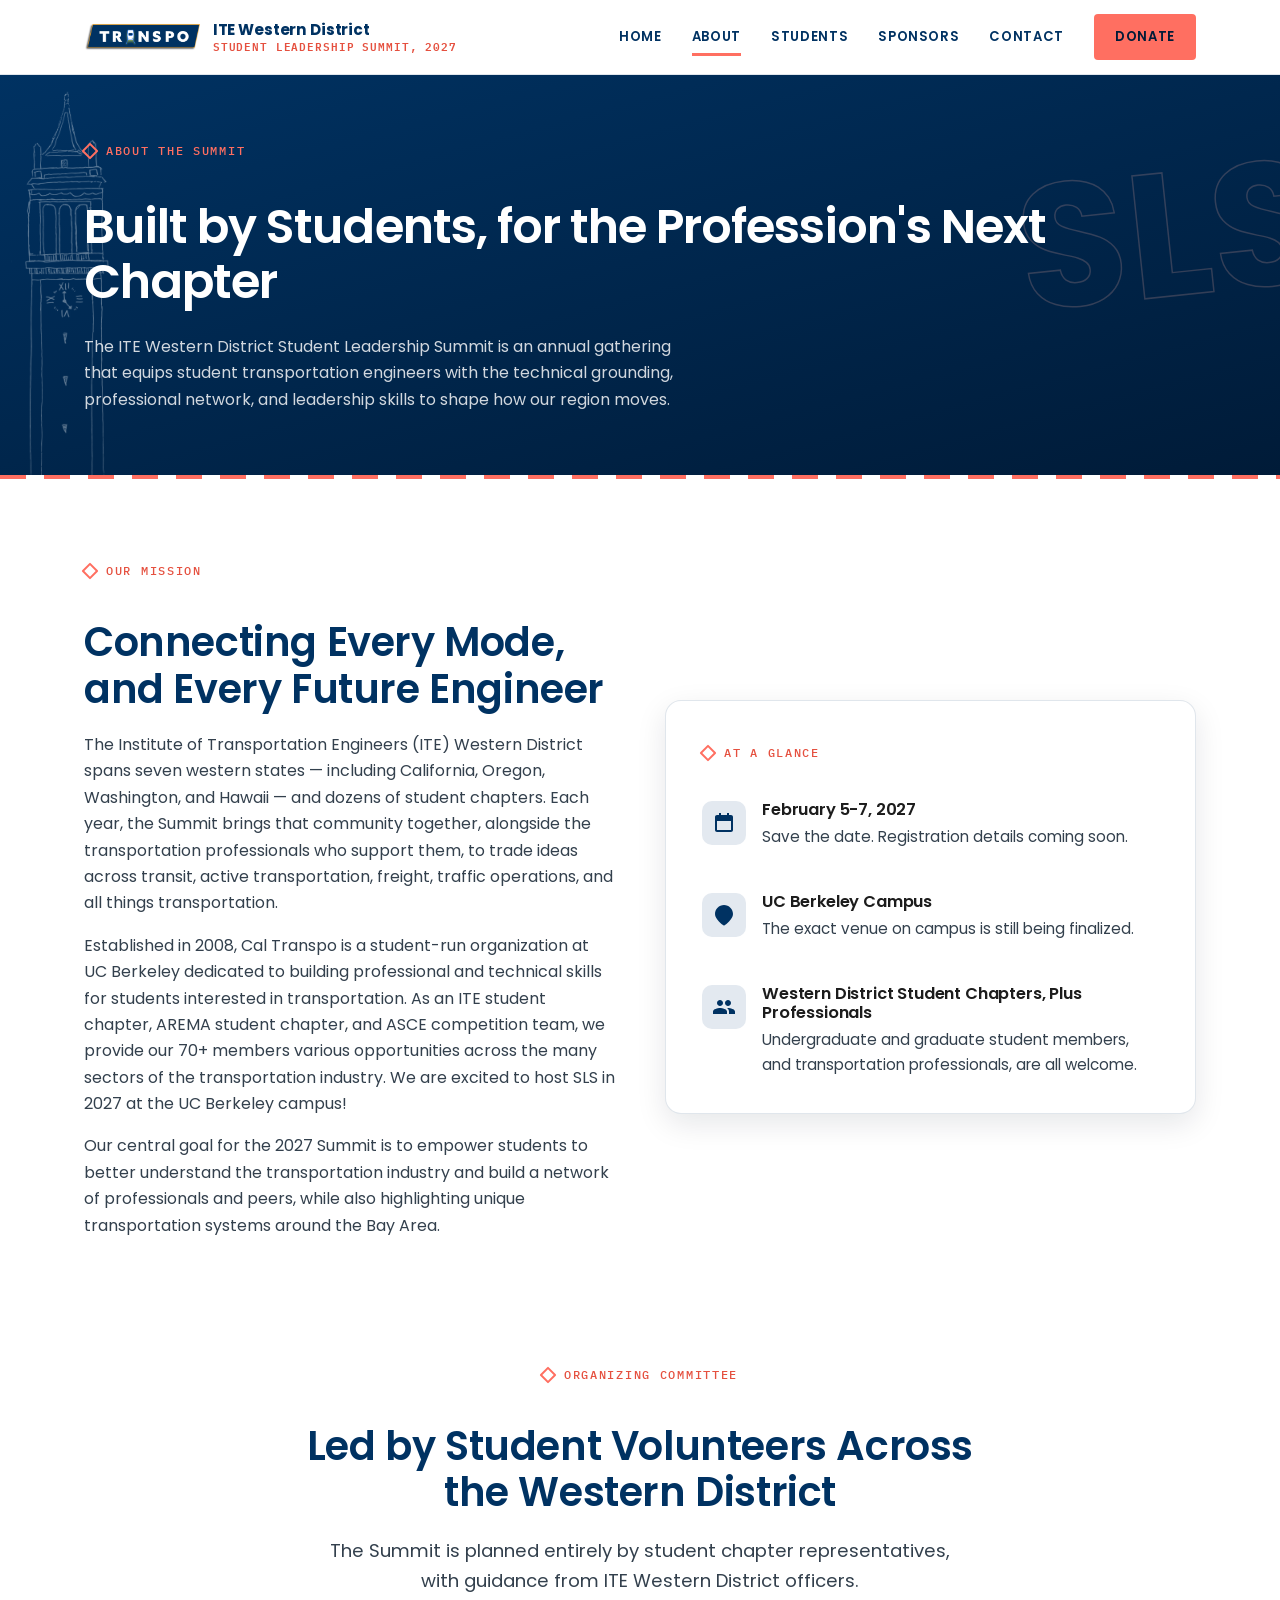
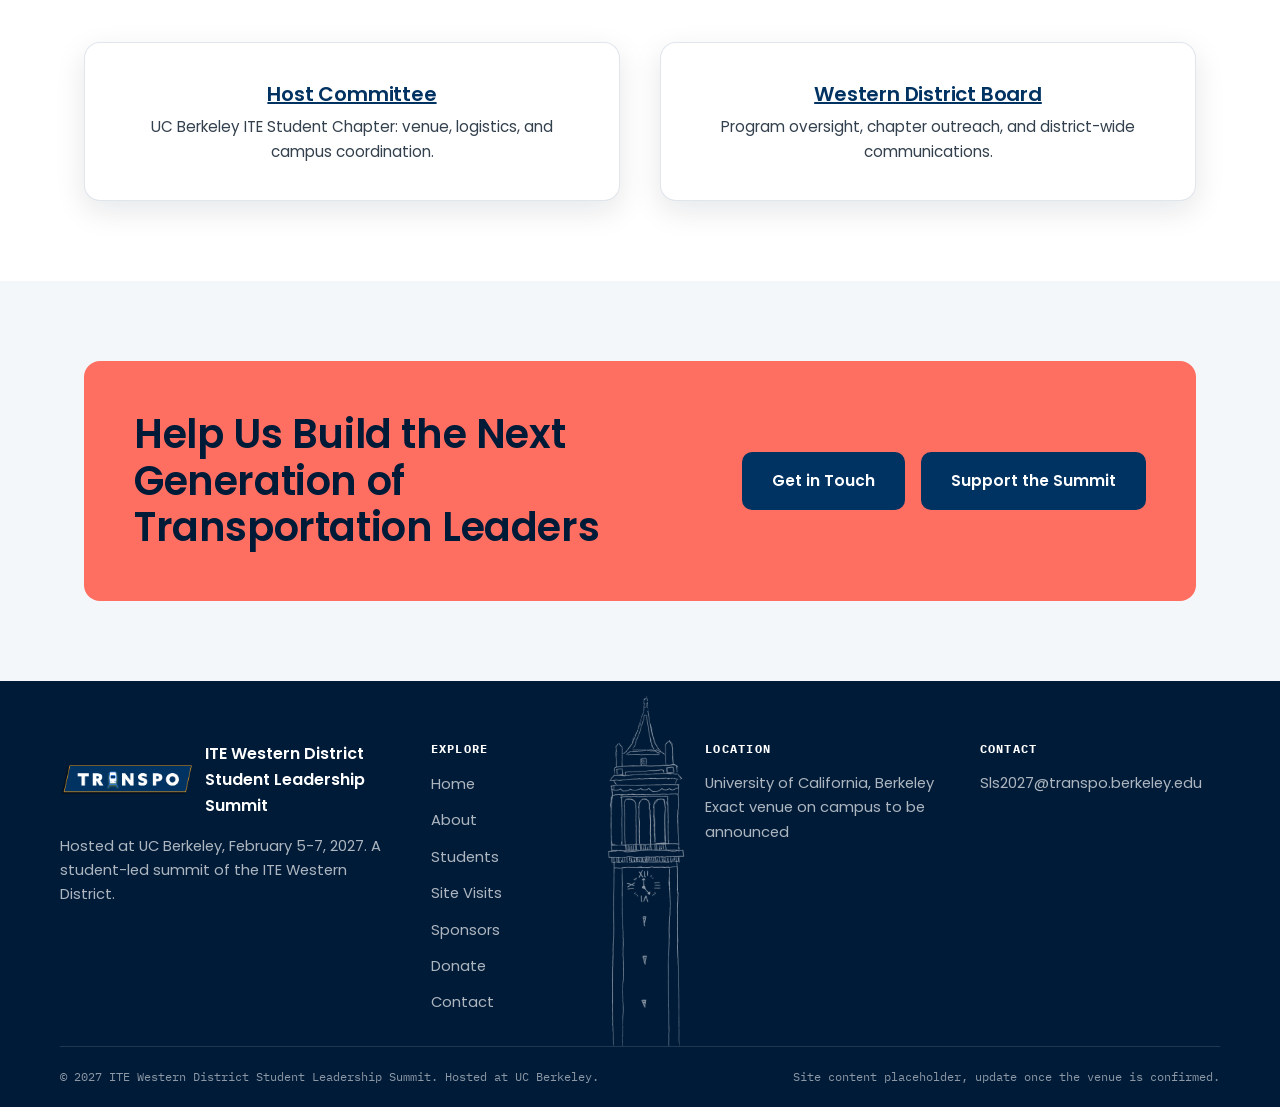
==== commit 9d137e00: "Add Students page, add rough program to home, remove Utah Students page with mailer highlights (prog" ====
--- a/about.html
+++ b/about.html
@@ -7,7 +7,7 @@
 <meta name="description" content="Learn about the ITE Western District Student Leadership Summit at UC Berkeley: mission, schedule, and organizing committee.">
 <link rel="preconnect" href="https://fonts.googleapis.com">
 <link href="https://fonts.googleapis.com/css2?family=Poppins:wght@400;500;600;700&family=IBM+Plex+Mono:wght@500;600&display=swap" rel="stylesheet">
-<link rel="stylesheet" href="assets/css/style.css?v=3">
+<link rel="stylesheet" href="assets/css/style.css?v=5">
 </head>
 <body>
 
@@ -21,6 +21,7 @@
     <nav class="nav-links">
       <a href="index.html">Home</a>
       <a href="about.html" class="active">About</a>
+      <a href="students.html">Students</a>
       <a href="sponsors.html">Sponsors</a>
       <a href="contact.html">Contact</a>
       <a href="donate.html" class="nav-cta">Donate</a>
@@ -45,7 +46,7 @@
       <div>
         <p class="eyebrow">Our Mission</p>
         <h2>Connecting Every Mode, and Every Future Engineer</h2>
-        <p>The Institute of Transportation Engineers (ITE) Western District spans seven western states — including California, Oregon, Washington, Hawaii, and Utah — and dozens of student chapters. Each year, the Summit brings that community together, alongside the transportation professionals who support them, to trade ideas across transit, active transportation, freight, traffic operations, and all things transportation.</p>
+        <p>The Institute of Transportation Engineers (ITE) Western District spans seven western states — including California, Oregon, Washington, and Hawaii — and dozens of student chapters. Each year, the Summit brings that community together, alongside the transportation professionals who support them, to trade ideas across transit, active transportation, freight, traffic operations, and all things transportation.</p>
         <p>Established in 2008, Cal Transpo is a student-run organization at UC Berkeley dedicated to building professional and technical skills for students interested in transportation. As an ITE student chapter, AREMA student chapter, and ASCE competition team, we provide our 70+ members various opportunities across the many sectors of the transportation industry. We are excited to host SLS in 2027 at the UC Berkeley campus!</p>
         <p>Our central goal for the 2027 Summit is to empower students to better understand the transportation industry and build a network of professionals and peers, while also highlighting unique transportation systems around the Bay Area.</p>
       </div>
@@ -109,6 +110,7 @@
         <ul class="footer-links">
           <li><a href="index.html">Home</a></li>
           <li><a href="about.html">About</a></li>
+          <li><a href="students.html">Students</a></li>
           <li><a href="site-visits.html">Site Visits</a></li>
           <li><a href="sponsors.html">Sponsors</a></li>
           <li><a href="donate.html">Donate</a></li>
@@ -131,6 +133,6 @@
   </div>
 </footer>
 
-<script src="assets/js/main.js?v=3"></script>
+<script src="assets/js/main.js?v=5"></script>
 </body>
 </html>
--- a/assets/css/style.css
+++ b/assets/css/style.css
@@ -191,7 +191,7 @@
 }
 .nav-toggle span { width: 26px; height: 3px; background: var(--blue); border-radius: 2px; }
 
-@media (max-width: 860px) {
+@media (max-width: 1040px) {
   .nav-toggle { display: flex; }
   .nav-links {
     position: absolute;
@@ -562,9 +562,66 @@
 .pic-arrow-left { left: -14px; }
 .pic-arrow-right { right: -14px; }
 
+/* ---------- Students page ---------- */
+section[id] { scroll-margin-top: 80px; }
+.photo-frame { width: 100%; border-radius: var(--radius); box-shadow: var(--shadow); }
+.text-link { color: var(--blue); font-weight: 600; text-decoration: underline; text-decoration-color: var(--coral); text-underline-offset: 3px; }
+.text-link:hover { color: var(--coral-dark); }
+
+/* Day 2 has far more items than Days 1 and 3, so it gets a double-width column
+   with its list split in two, which keeps all three cards about the same height. */
+.day-grid { display: grid; grid-template-columns: 1fr 2fr 1fr; gap: 24px; align-items: stretch; }
+@media (max-width: 1100px) { .day-grid { grid-template-columns: 1fr; max-width: 760px; margin: 0 auto; } }
+.card.day-card { display: flex; flex-direction: column; padding: 32px 28px; }
+.day-card-wide .day-list { display: block; columns: 2; column-gap: 36px; }
+.day-card-wide .day-list li { break-inside: avoid; margin-bottom: 16px; }
+@media (max-width: 700px) { .day-card-wide .day-list { columns: 1; } }
+.day-campanile { margin-top: auto; width: 100%; height: 260px; background: url("../img/campanile.webp") center top / 420px auto no-repeat; filter: invert(1); mix-blend-mode: multiply; opacity: 0.55; pointer-events: none; }
+.day-card .day-list { margin-bottom: 24px; }
+@media (max-width: 1100px) { .day-campanile { display: none; } }
+.day-pill { align-self: flex-start; display: inline-block; background: var(--coral); color: var(--blue-dark); font-weight: 700; font-size: 0.85rem; letter-spacing: 0.08em; text-transform: uppercase; padding: 6px 18px; border-radius: 999px; }
+.card.day-card p.day-time { margin: 12px 0 20px; font-family: var(--mono); font-size: 0.76rem; letter-spacing: 0.06em; text-transform: uppercase; color: var(--coral-dark); }
+.day-list { list-style: none; margin: 0; padding: 0; display: grid; gap: 16px; }
+.day-list li { position: relative; padding-left: 22px; font-size: 0.93rem; line-height: 1.55; color: #33404d; }
+.day-list li::before { content: ""; position: absolute; left: 1px; top: 0.6em; width: 7px; height: 7px; border: 2px solid var(--coral); transform: rotate(45deg); }
+.day-list b { color: var(--blue); font-weight: 600; }
+.day-list a { text-decoration: underline; text-decoration-color: var(--coral); text-underline-offset: 3px; }
+.day-list a:hover { color: var(--coral-dark); }
+
+.present-grid { display: grid; grid-template-columns: 1fr 1fr; gap: 24px; margin-top: 46px; }
+@media (max-width: 860px) { .present-grid { grid-template-columns: 1fr; } }
+.present-grid .card .eyebrow { margin-bottom: 22px; }
+.check-list { list-style: none; margin: 0; padding: 0; display: grid; gap: 12px; font-size: 1.02rem; color: #33404d; }
+.check-list li::before { content: "\2713"; color: var(--coral-dark); font-weight: 700; margin-right: 12px; }
+.card p.deadline { margin: 0 0 22px; font-size: 1.05rem; color: var(--blue-dark); }
+.deadline span { display: inline-block; margin-top: 8px; padding: 4px 12px; background: var(--coral); border-radius: 6px; font-weight: 700; }
+
+.link-cards { display: grid; grid-template-columns: 1fr 1fr; gap: 24px; margin-top: 24px; }
+@media (max-width: 700px) { .link-cards { grid-template-columns: 1fr; } }
+.link-card { display: flex; flex-direction: column; gap: 6px; padding: 28px; background: var(--white); border: 2px solid var(--line); border-radius: var(--radius); box-shadow: var(--shadow); transition: transform 0.2s ease, border-color 0.2s ease, box-shadow 0.2s ease; }
+.link-card:hover { transform: translateY(-4px); border-color: var(--coral); box-shadow: 0 16px 34px rgba(0,20,40,0.14); }
+.link-card-label { font-size: 1.12rem; font-weight: 600; color: var(--blue); }
+.link-card-label::after { content: " \2197"; color: var(--coral-dark); }
+.link-card-desc { font-size: 0.92rem; color: #33404d; }
+.link-card-url { margin-top: 8px; font-family: var(--mono); font-size: 0.76rem; color: var(--coral-dark); word-break: break-all; }
+.link-card-primary { background: var(--blue); border-color: var(--blue); }
+.link-card-primary .link-card-label { color: var(--white); }
+.link-card-primary .link-card-desc { color: rgba(255,255,255,0.82); }
+.link-card-primary .link-card-url, .link-card-primary .link-card-label::after { color: var(--pink); }
+
+.contact-notes { max-width: 720px; margin: 0 auto 44px; display: grid; gap: 16px; }
+.contact-notes .note-box { margin: 0; background: var(--white); }
+.people-grid { display: grid; grid-template-columns: 1fr 1fr; gap: 40px; max-width: 640px; margin: 0 auto; }
+@media (max-width: 560px) { .people-grid { grid-template-columns: 1fr; } }
+.person { text-align: center; }
+.person img { width: 160px; height: 210px; object-fit: cover; object-position: center 20%; border-radius: var(--radius); box-shadow: var(--shadow); margin: 0 auto 16px; }
+.person h3 { margin-bottom: 2px; }
+.person-role { margin: 0 0 6px; color: #33404d; }
+.thanks-band { background: var(--coral); color: var(--blue-dark); text-align: center; font-weight: 700; font-size: 1.1rem; letter-spacing: 0.06em; text-transform: uppercase; padding: 14px 24px; }
+
 /* ---------- Site Visits page ---------- */
-.visit-chips { display: flex; flex-wrap: wrap; justify-content: center; gap: 10px; margin-bottom: 48px; }
-.visit-chips a {
+.visit-chips, .chip-row { display: flex; flex-wrap: wrap; justify-content: center; gap: 10px; margin-bottom: 48px; }
+.visit-chips a, .chip-row a {
   padding: 9px 18px;
   border: 1.5px solid var(--line);
   border-radius: 999px;
@@ -576,7 +633,7 @@
   color: var(--blue);
   transition: background 0.15s ease, border-color 0.15s ease, color 0.15s ease;
 }
-.visit-chips a:hover { background: var(--coral); border-color: var(--coral); color: var(--blue-dark); }
+.visit-chips a:hover, .chip-row a:hover { background: var(--coral); border-color: var(--coral); color: var(--blue-dark); }
 .visit-list { display: grid; gap: 28px; max-width: 880px; margin: 0 auto; }
 .visit-card { scroll-margin-top: 110px; }
 .visit-card:target { border-color: var(--coral); box-shadow: 0 0 0 3px rgba(255,111,97,0.25), var(--shadow); }
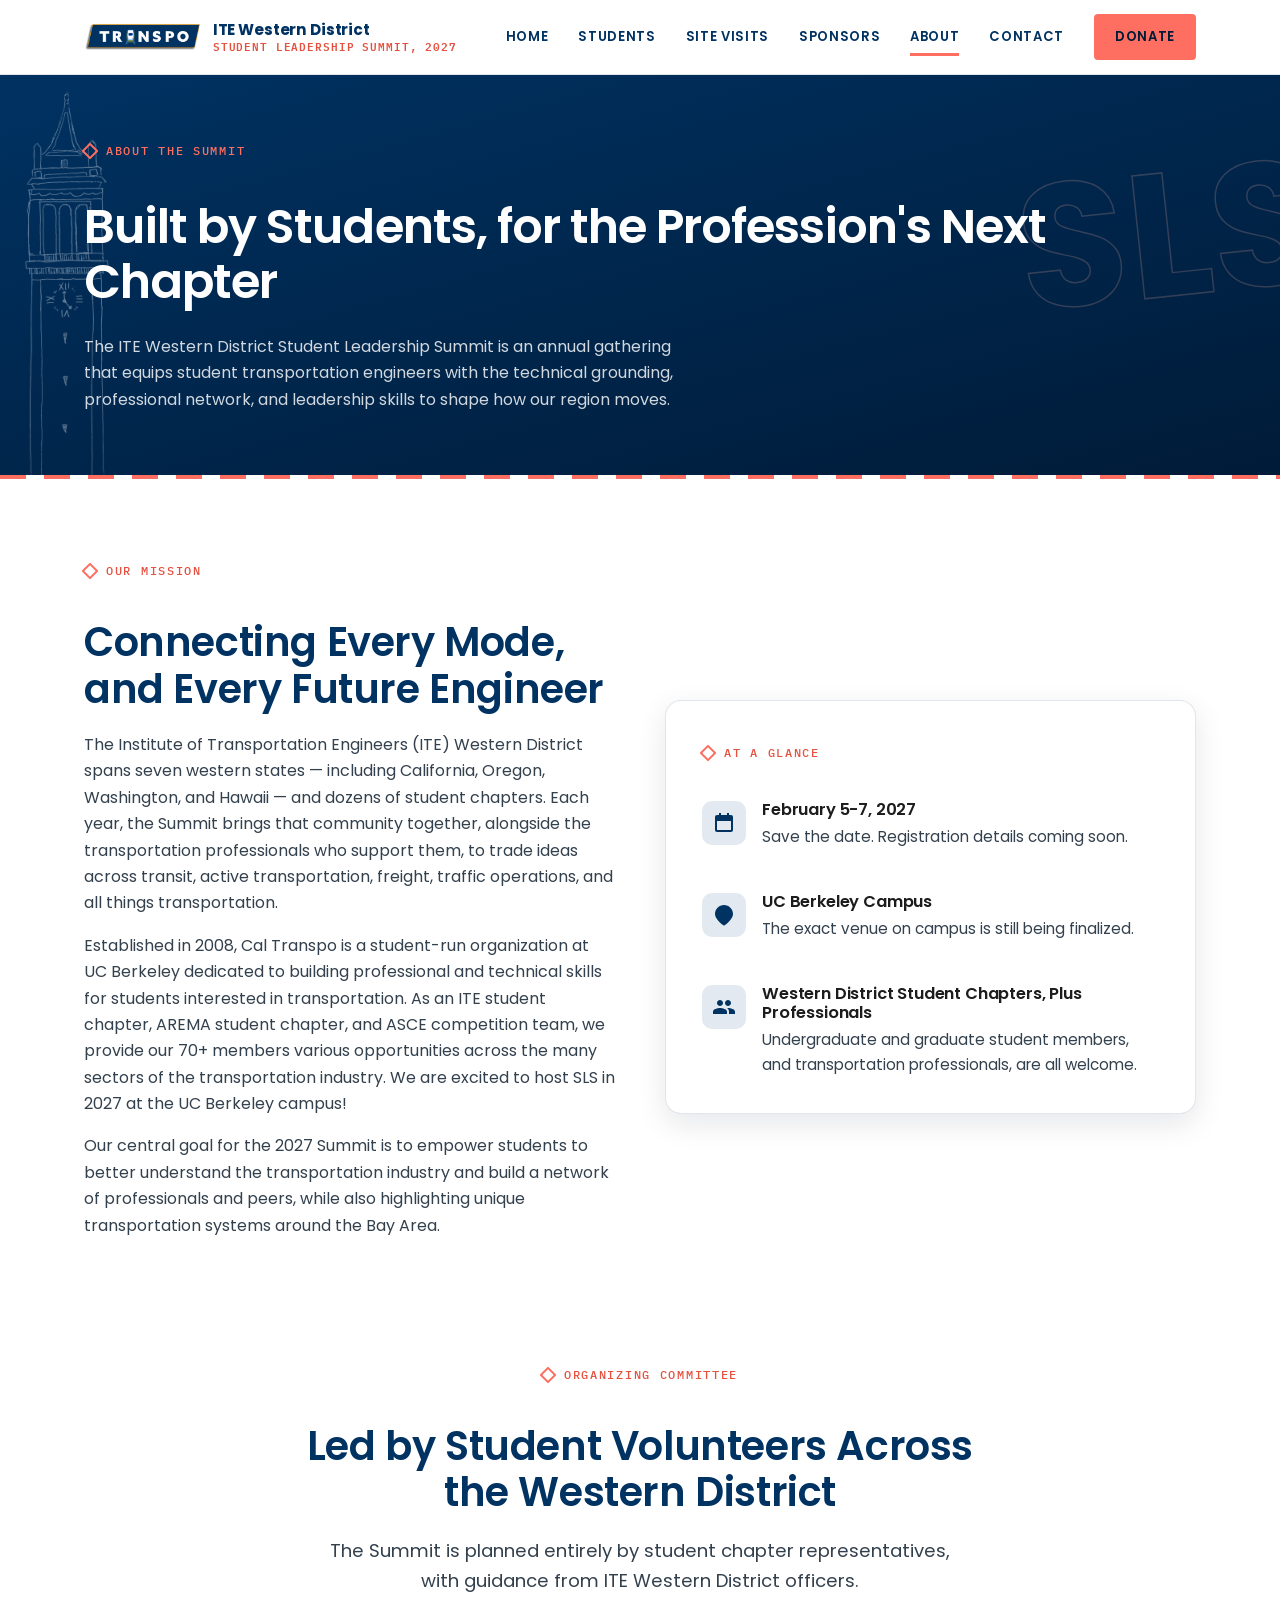
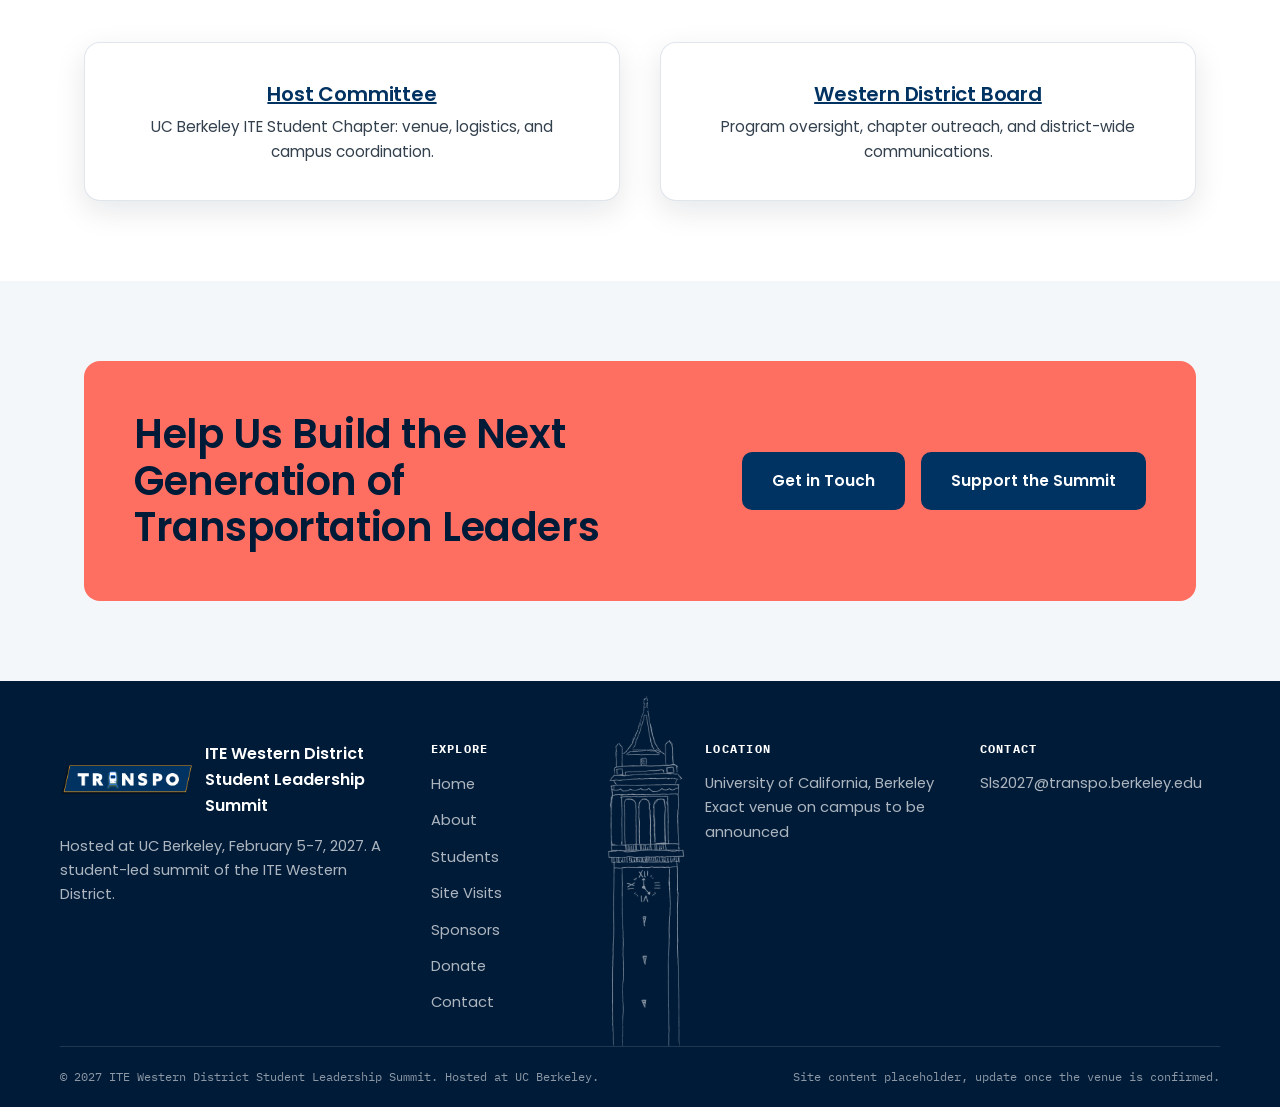
==== commit 1a8fc826: "Remove sponsor popup, add Site Visits to nav, reorder nav Delete the home page sponsor popup (markup" ====
--- a/about.html
+++ b/about.html
@@ -7,7 +7,7 @@
 <meta name="description" content="Learn about the ITE Western District Student Leadership Summit at UC Berkeley: mission, schedule, and organizing committee.">
 <link rel="preconnect" href="https://fonts.googleapis.com">
 <link href="https://fonts.googleapis.com/css2?family=Poppins:wght@400;500;600;700&family=IBM+Plex+Mono:wght@500;600&display=swap" rel="stylesheet">
-<link rel="stylesheet" href="assets/css/style.css?v=5">
+<link rel="stylesheet" href="assets/css/style.css?v=13">
 </head>
 <body>
 
@@ -20,9 +20,10 @@
     <button class="nav-toggle" aria-label="Toggle navigation"><span></span><span></span><span></span></button>
     <nav class="nav-links">
       <a href="index.html">Home</a>
+      <a href="students.html">Students</a>
+      <a href="site-visits.html">Site Visits</a>
+      <a href="sponsors.html">Sponsors</a>
       <a href="about.html" class="active">About</a>
-      <a href="students.html">Students</a>
-      <a href="sponsors.html">Sponsors</a>
       <a href="contact.html">Contact</a>
       <a href="donate.html" class="nav-cta">Donate</a>
     </nav>
@@ -133,6 +134,6 @@
   </div>
 </footer>
 
-<script src="assets/js/main.js?v=5"></script>
+<script src="assets/js/main.js?v=13"></script>
 </body>
 </html>
--- a/assets/css/style.css
+++ b/assets/css/style.css
@@ -191,7 +191,7 @@
 }
 .nav-toggle span { width: 26px; height: 3px; background: var(--blue); border-radius: 2px; }
 
-@media (max-width: 1040px) {
+@media (max-width: 1100px) {
   .nav-toggle { display: flex; }
   .nav-links {
     position: absolute;
@@ -561,6 +561,22 @@
 .pic-arrow:hover { background: var(--coral); color: var(--white); transform: translateY(-50%) scale(1.08); }
 .pic-arrow-left { left: -14px; }
 .pic-arrow-right { right: -14px; }
+
+/* ---------- Home page keynote speaker ---------- */
+.card.keynote-card { display: grid; grid-template-columns: 300px minmax(0, 1fr); gap: 48px; align-items: start; padding: 44px; }
+.keynote-side { position: sticky; top: 100px; display: grid; gap: 16px; }
+.keynote-photo { width: 100%; aspect-ratio: 1; object-fit: cover; object-position: center 30%; border-radius: var(--radius); box-shadow: var(--shadow); }
+.keynote-body .eyebrow { margin-bottom: 14px; }
+.keynote-name { margin: 0 0 12px; font-size: clamp(2rem, 3.4vw, 2.6rem); }
+.card.keynote-card p.keynote-role { margin: 0 0 24px; padding-left: 16px; border-left: 3px solid var(--coral); font-size: 1rem; color: #33404d; }
+.keynote-role span { display: block; }
+.keynote-role span + span { margin-top: 4px; }
+.card.keynote-card .keynote-body p:not(.eyebrow):not(.keynote-role) { margin: 0 0 16px; font-size: 1rem; }
+.keynote-body b { color: var(--blue); font-weight: 600; }
+@media (max-width: 860px) {
+  .card.keynote-card { grid-template-columns: 1fr; gap: 28px; padding: 30px 24px; }
+  .keynote-side { position: static; max-width: 280px; margin: 0 auto; width: 100%; }
+}
 
 /* ---------- Students page ---------- */
 section[id] { scroll-margin-top: 80px; }
@@ -641,7 +657,23 @@
 .visit-logo img { height: 56px; width: auto; max-width: 100%; }
 .visit-card .eyebrow { margin-bottom: 16px; }
 .visit-card h2 { margin-bottom: 14px; }
-.visit-card p:not(.eyebrow) { font-size: 1rem; }
+.card.visit-card p:not(.eyebrow) { margin: 0 0 14px; font-size: 1rem; }
+.card.visit-card p.visit-subtitle { margin: -4px 0 20px; font-size: 1.2rem; font-weight: 500; line-height: 1.35; color: var(--blue-mid); }
+.visit-card .day-list { margin: 0 0 18px; gap: 10px; }
+.visit-card .day-list li { font-size: 1rem; }
+.video-embed { margin: 6px 0 22px; }
+.video-frame { position: relative; aspect-ratio: 16 / 9; border-radius: calc(var(--radius) - 4px); overflow: hidden; background: #000; box-shadow: var(--shadow); }
+.video-frame iframe { position: absolute; inset: 0; width: 100%; height: 100%; border: 0; }
+.video-play { display: block; position: relative; width: 100%; height: 100%; }
+.video-play img { width: 100%; height: 100%; max-width: none; object-fit: cover; }
+.video-play-icon { position: absolute; top: 50%; left: 50%; width: 68px; height: 68px; margin: -34px 0 0 -34px; border-radius: 50%; background: var(--coral); box-shadow: 0 6px 20px rgba(0,0,0,0.35); transition: transform 0.15s ease, background 0.15s ease; }
+.video-play-icon::after { content: ""; position: absolute; top: 50%; left: 50%; margin: -11px 0 0 -7px; border-style: solid; border-width: 11px 0 11px 19px; border-color: transparent transparent transparent var(--blue-dark); }
+.video-play:hover .video-play-icon, .video-play:focus-visible .video-play-icon { transform: scale(1.1); background: #FF8B7F; }
+.video-embed figcaption { margin-top: 10px; font-family: var(--mono); font-size: 0.74rem; letter-spacing: 0.03em; color: #5a6775; }
+.visit-videos-title { margin: 8px 0 14px; font-size: 1.2rem; }
+.video-grid { display: grid; grid-template-columns: 1fr 1fr; gap: 20px; margin-bottom: 8px; }
+.video-grid .video-embed { margin: 0; }
+@media (max-width: 700px) { .video-grid { grid-template-columns: 1fr; } }
 .visit-back { font-family: var(--mono); font-size: 0.78rem; font-weight: 500; letter-spacing: 0.04em; color: var(--coral-dark); }
 .visit-back:hover { text-decoration: underline; }
 
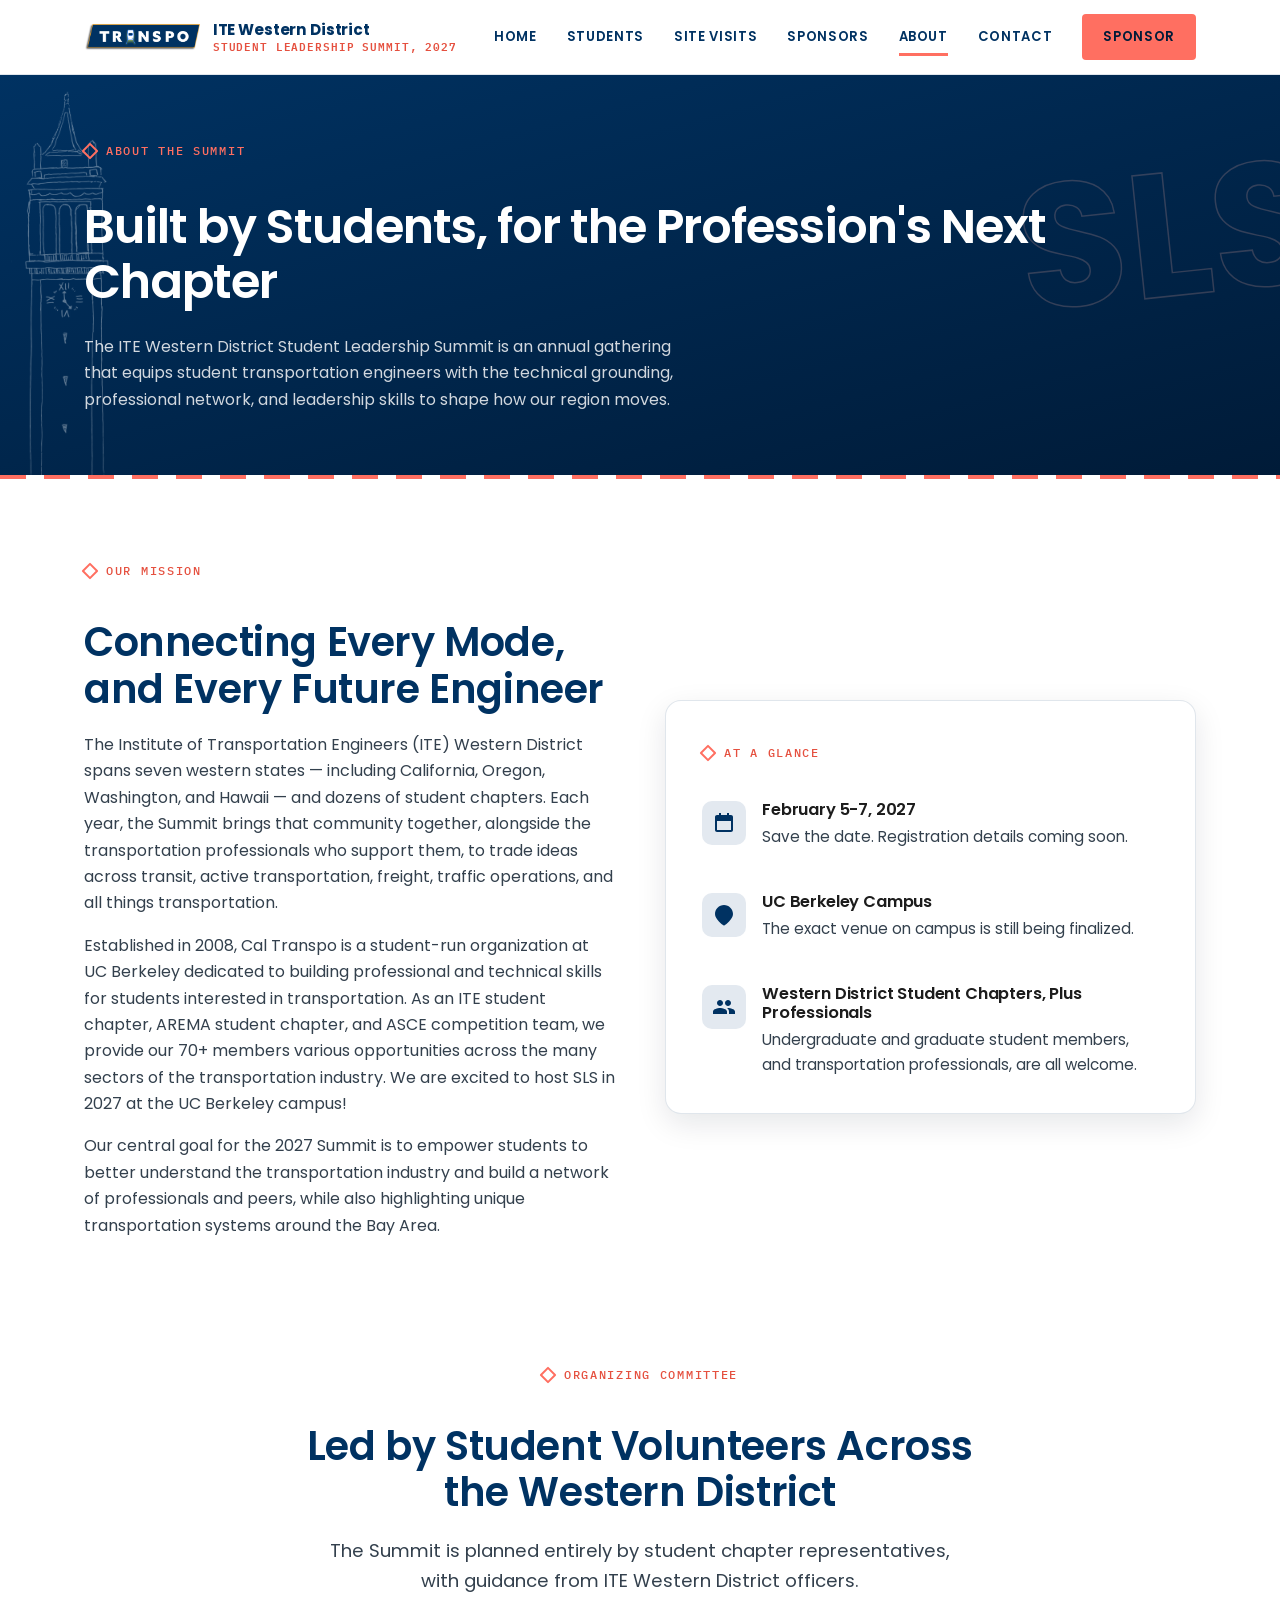
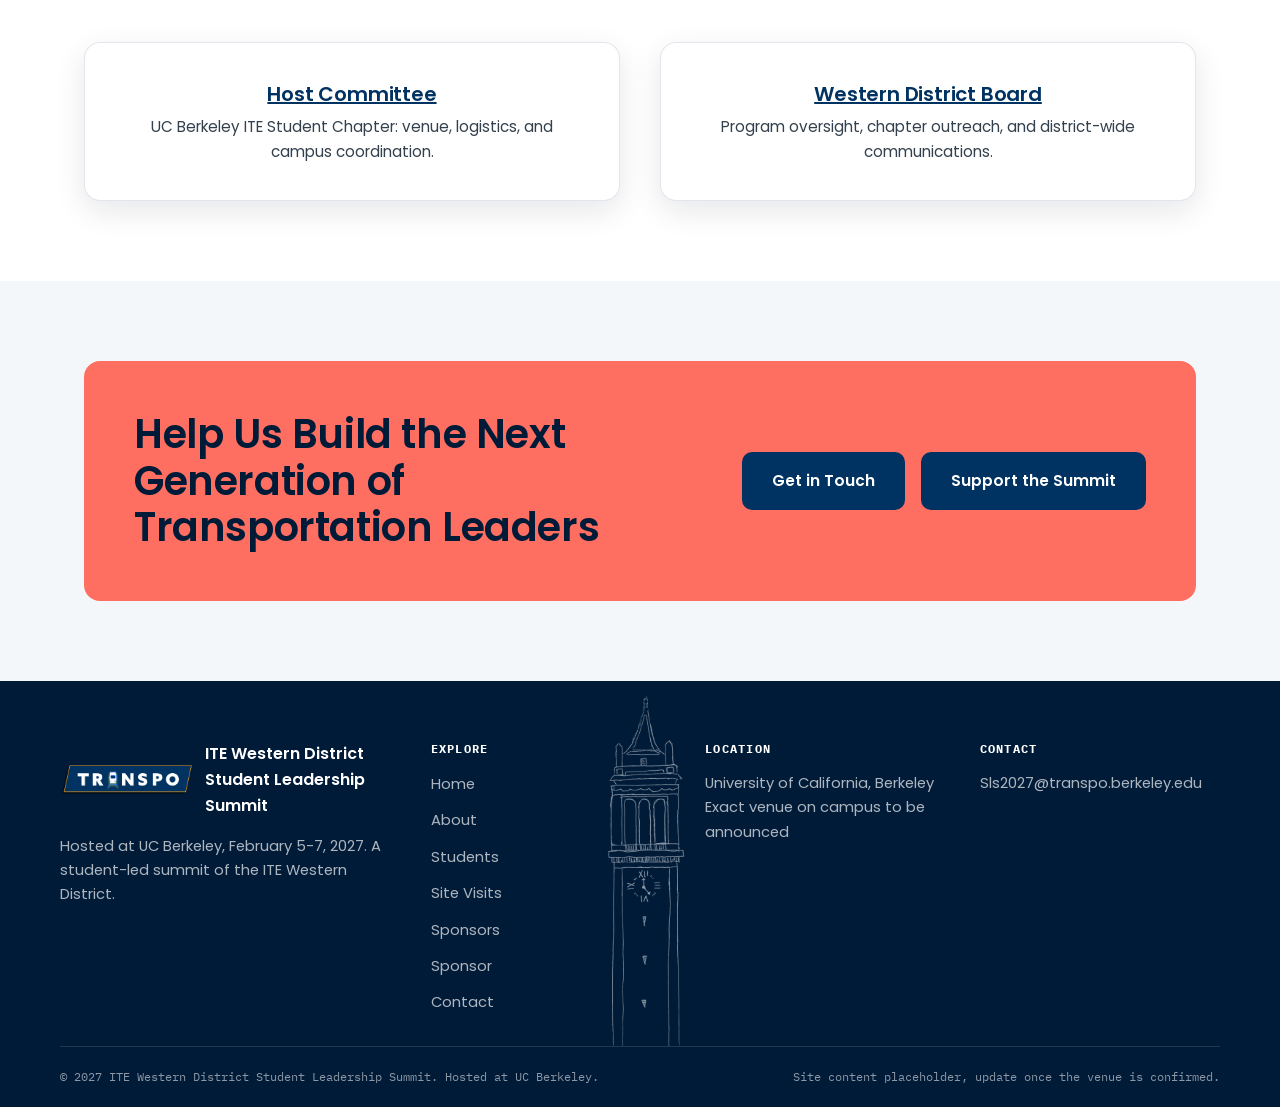
==== commit c50e1bfb: "Replace Donate with Sponsor, trim schedule, add North Berkeley synopsis Rename donate.html to sponso" ====
--- a/about.html
+++ b/about.html
@@ -7,7 +7,7 @@
 <meta name="description" content="Learn about the ITE Western District Student Leadership Summit at UC Berkeley: mission, schedule, and organizing committee.">
 <link rel="preconnect" href="https://fonts.googleapis.com">
 <link href="https://fonts.googleapis.com/css2?family=Poppins:wght@400;500;600;700&family=IBM+Plex+Mono:wght@500;600&display=swap" rel="stylesheet">
-<link rel="stylesheet" href="assets/css/style.css?v=13">
+<link rel="stylesheet" href="assets/css/style.css?v=14">
 </head>
 <body>
 
@@ -25,7 +25,7 @@
       <a href="sponsors.html">Sponsors</a>
       <a href="about.html" class="active">About</a>
       <a href="contact.html">Contact</a>
-      <a href="donate.html" class="nav-cta">Donate</a>
+      <a href="sponsorship.html" class="nav-cta">Sponsor</a>
     </nav>
   </div>
 </header>
@@ -89,7 +89,7 @@
       <h2>Help Us Build the Next Generation of Transportation Leaders</h2>
       <div class="hero-actions">
         <a href="contact.html" class="btn btn-blue">Get in Touch</a>
-        <a href="donate.html" class="btn btn-blue">Support the Summit</a>
+        <a href="sponsorship.html" class="btn btn-blue">Support the Summit</a>
       </div>
     </div>
   </div>
@@ -114,7 +114,7 @@
           <li><a href="students.html">Students</a></li>
           <li><a href="site-visits.html">Site Visits</a></li>
           <li><a href="sponsors.html">Sponsors</a></li>
-          <li><a href="donate.html">Donate</a></li>
+          <li><a href="sponsorship.html">Sponsor</a></li>
           <li><a href="contact.html">Contact</a></li>
         </ul>
       </div>
@@ -134,6 +134,6 @@
   </div>
 </footer>
 
-<script src="assets/js/main.js?v=13"></script>
+<script src="assets/js/main.js?v=14"></script>
 </body>
 </html>
--- a/assets/css/style.css
+++ b/assets/css/style.css
@@ -781,36 +781,7 @@
 }
 .sc-dots button.active { background: var(--coral); transform: scale(1.25); }
 
-/* ---------- Donate page specifics ---------- */
-.tier-grid { display: grid; grid-template-columns: repeat(4, 1fr); gap: 22px; }
-@media (max-width: 980px) { .tier-grid { grid-template-columns: repeat(2, 1fr); } }
-@media (max-width: 640px) { .tier-grid { grid-template-columns: 1fr; } }
-.tier-card {
-  position: relative;
-  border-radius: var(--radius);
-  padding: 30px 24px;
-  background: var(--white);
-  border: 2px solid var(--line);
-  text-align: center;
-  display: flex;
-  flex-direction: column;
-  gap: 14px;
-}
-.tier-card.featured { border-color: var(--coral); box-shadow: 0 14px 30px rgba(255,179,167,0.45); }
-.tier-card.featured::before {
-  content: "MOST SUPPORTED";
-  position: absolute; top: -13px; left: 50%; transform: translateX(-50%);
-  background: var(--coral); color: var(--blue-dark);
-  font-family: var(--mono); font-size: 0.64rem; font-weight: 500;
-  letter-spacing: 0.08em; padding: 4px 14px; border-radius: 999px;
-}
-.tier-card .amount { font-family: var(--display); font-size: 2.3rem; color: var(--blue); font-weight: 600; }
-.tier-card .tier-name { font-family: var(--mono); text-transform: uppercase; letter-spacing: 0.1em; font-size: 0.76rem; color: var(--coral-dark); font-weight: 500; }
-.tier-card ul { text-align: left; margin: 0; padding: 0; list-style: none; font-size: 0.88rem; color: #33404d; display: grid; gap: 8px; }
-.tier-card ul li { display: flex; gap: 8px; align-items: flex-start; }
-.tier-card ul li::before { content: "\2713"; color: var(--coral-dark); font-weight: 700; }
-
-
+/* ---------- Note boxes ---------- */
 .note-box {
   background: var(--fog);
   border-left: 4px solid var(--pink);
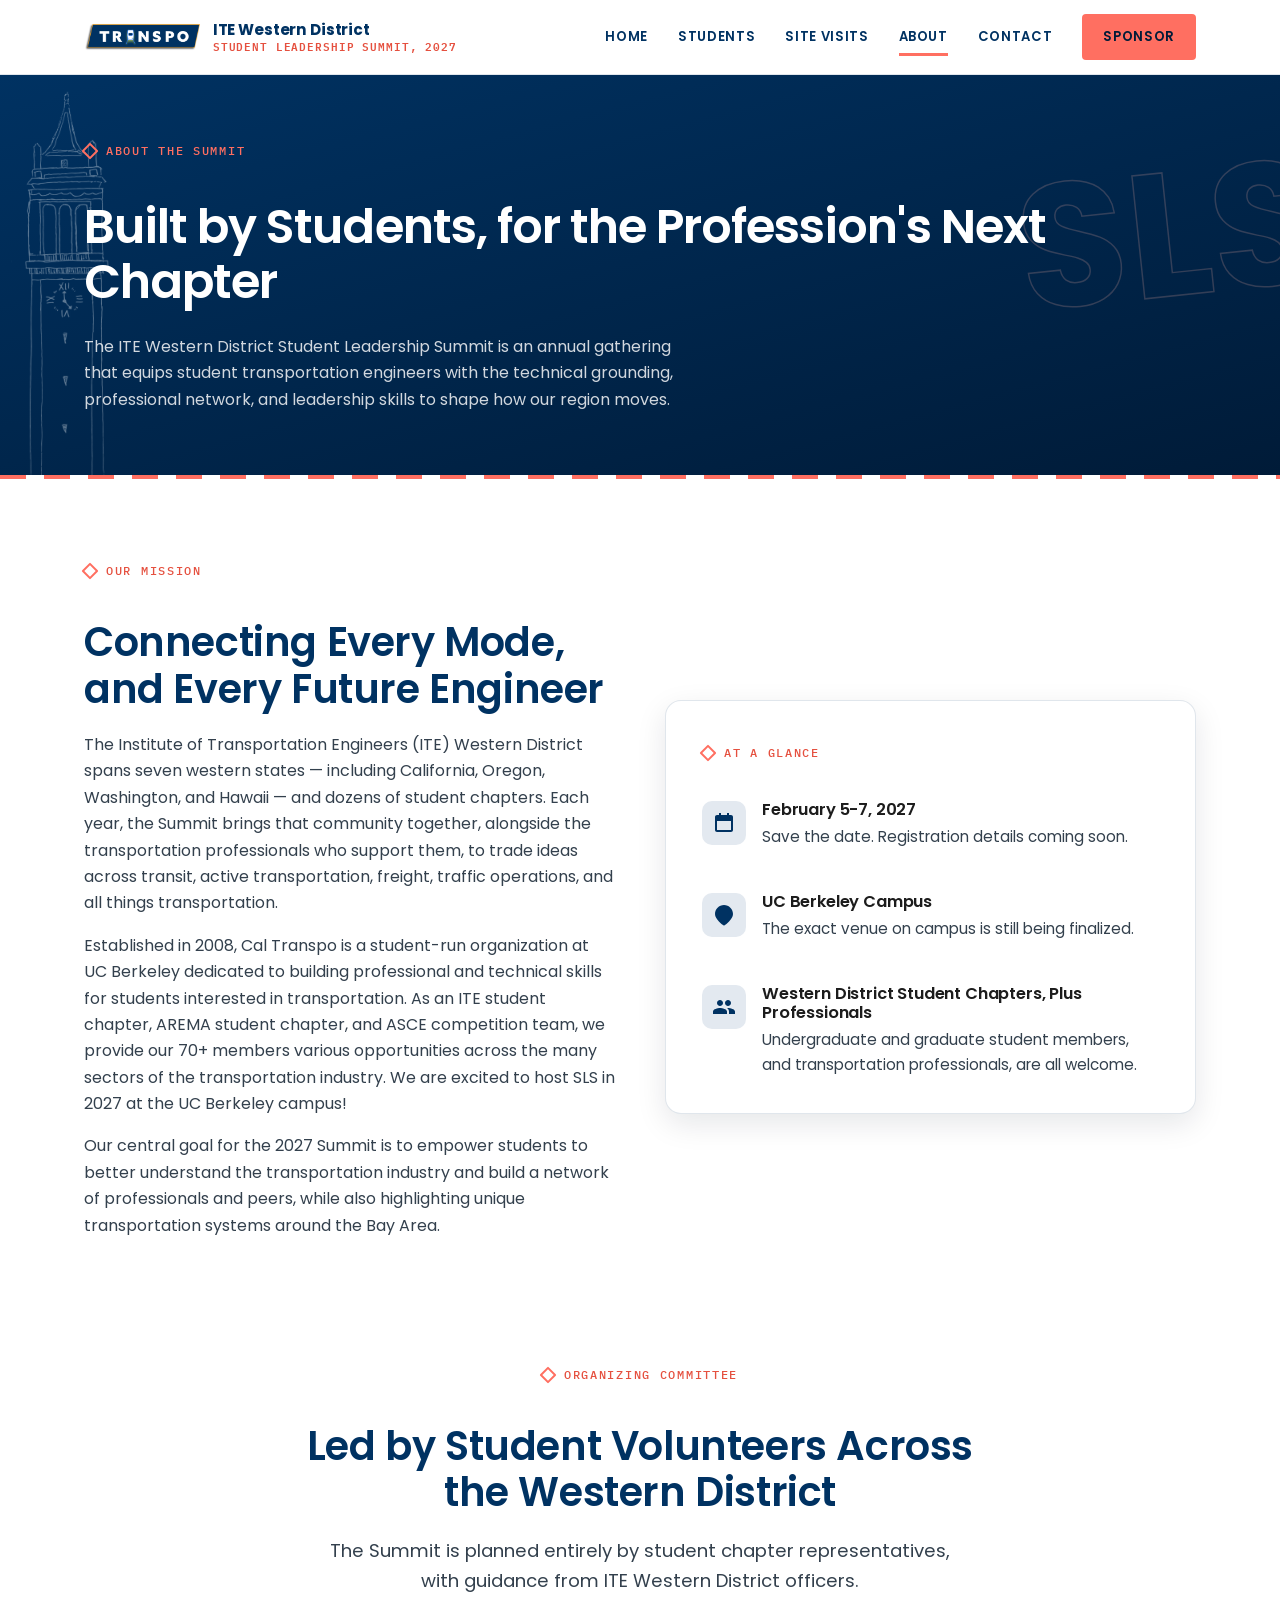
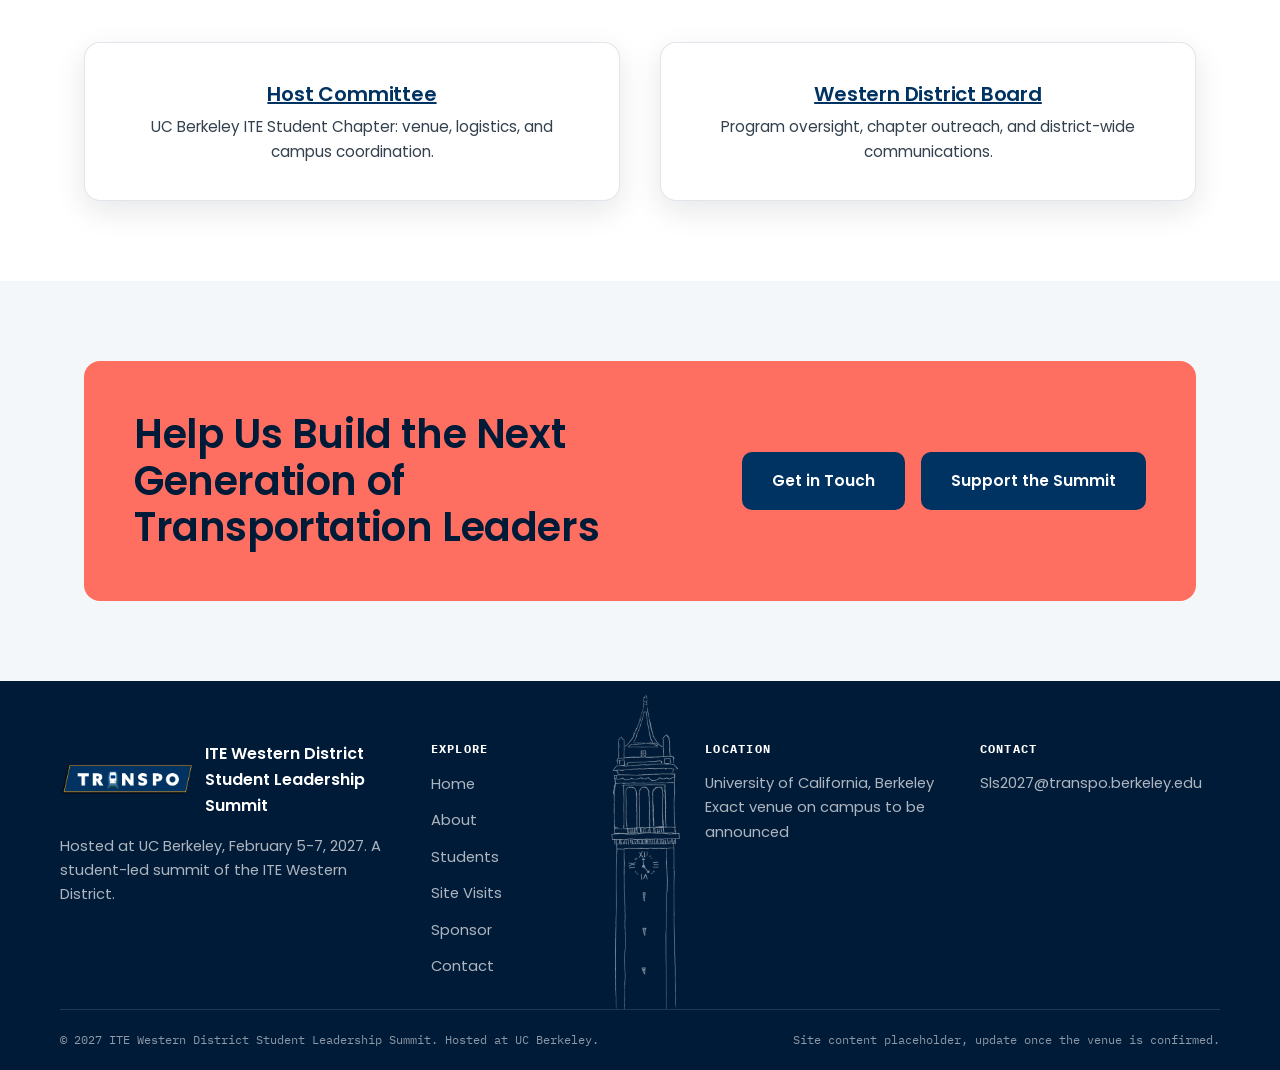
==== commit cbf34a5d: "Consolidate Sponsors and Sponsorship pages into one Sponsor page Merge into sponsor.html: sponsorshi" ====
--- a/about.html
+++ b/about.html
@@ -7,7 +7,7 @@
 <meta name="description" content="Learn about the ITE Western District Student Leadership Summit at UC Berkeley: mission, schedule, and organizing committee.">
 <link rel="preconnect" href="https://fonts.googleapis.com">
 <link href="https://fonts.googleapis.com/css2?family=Poppins:wght@400;500;600;700&family=IBM+Plex+Mono:wght@500;600&display=swap" rel="stylesheet">
-<link rel="stylesheet" href="assets/css/style.css?v=14">
+<link rel="stylesheet" href="assets/css/style.css?v=15">
 </head>
 <body>
 
@@ -22,10 +22,9 @@
       <a href="index.html">Home</a>
       <a href="students.html">Students</a>
       <a href="site-visits.html">Site Visits</a>
-      <a href="sponsors.html">Sponsors</a>
       <a href="about.html" class="active">About</a>
       <a href="contact.html">Contact</a>
-      <a href="sponsorship.html" class="nav-cta">Sponsor</a>
+      <a href="sponsor.html" class="nav-cta">Sponsor</a>
     </nav>
   </div>
 </header>
@@ -89,7 +88,7 @@
       <h2>Help Us Build the Next Generation of Transportation Leaders</h2>
       <div class="hero-actions">
         <a href="contact.html" class="btn btn-blue">Get in Touch</a>
-        <a href="sponsorship.html" class="btn btn-blue">Support the Summit</a>
+        <a href="sponsor.html" class="btn btn-blue">Support the Summit</a>
       </div>
     </div>
   </div>
@@ -113,8 +112,7 @@
           <li><a href="about.html">About</a></li>
           <li><a href="students.html">Students</a></li>
           <li><a href="site-visits.html">Site Visits</a></li>
-          <li><a href="sponsors.html">Sponsors</a></li>
-          <li><a href="sponsorship.html">Sponsor</a></li>
+          <li><a href="sponsor.html">Sponsor</a></li>
           <li><a href="contact.html">Contact</a></li>
         </ul>
       </div>
@@ -134,6 +132,6 @@
   </div>
 </footer>
 
-<script src="assets/js/main.js?v=14"></script>
+<script src="assets/js/main.js?v=15"></script>
 </body>
 </html>
--- a/assets/css/style.css
+++ b/assets/css/style.css
@@ -678,6 +678,13 @@
 .visit-back:hover { text-decoration: underline; }
 
 /* ---------- Sponsors page ---------- */
+.page-hero-split .wrap { display: grid; grid-template-columns: minmax(0, 1.25fr) minmax(0, 1fr); gap: 56px; align-items: center; }
+@media (max-width: 900px) { .page-hero-split .wrap { grid-template-columns: 1fr; gap: 32px; } }
+.hero-cta { scroll-margin-top: 100px; padding: 36px 32px; border-radius: var(--radius); background: var(--coral); text-align: center; box-shadow: 0 0 0 6px rgba(255,111,97,0.28), 0 24px 54px rgba(0,0,0,0.42); }
+.hero-cta h2 { margin: 0 0 22px; color: var(--blue-dark); font-size: clamp(1.5rem, 2.6vw, 2rem); }
+.hero-cta .btn { white-space: normal; text-align: center; justify-content: center; padding: 16px 24px; }
+.page-hero .hero-cta p.hero-cta-copy { max-width: none; margin: 14px 0 0; font-family: var(--mono); font-size: 0.74rem; color: var(--blue-dark); }
+.hero-cta-copy button { padding: 0; border: none; background: none; font: inherit; font-weight: 600; color: inherit; text-decoration: underline; cursor: pointer; }
 /* Tier sizing: Blue (smallest) < Bronze < Silver < Gold (largest). Each tier sets
    how wide its cards run and how big its logos get. */
 .sponsor-tier { --card-w: 880px; --logo-h: 140px; }
